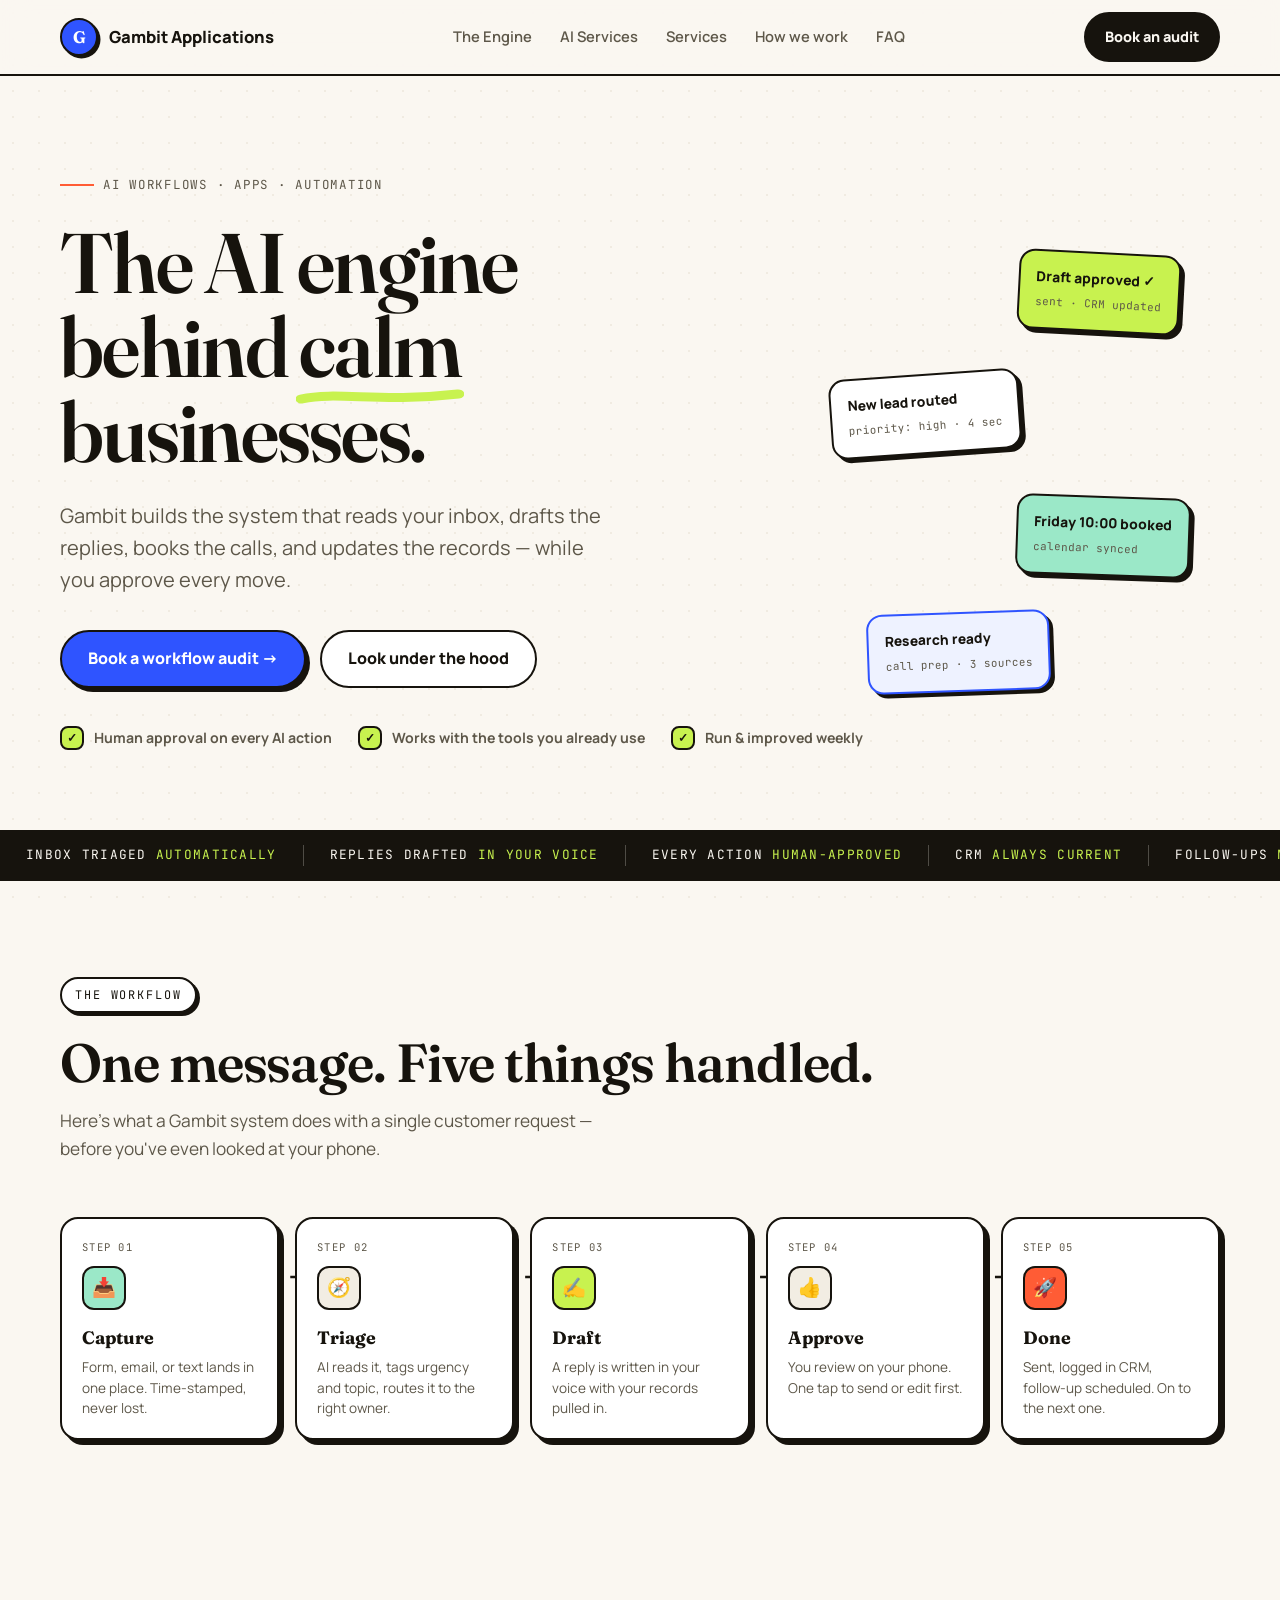
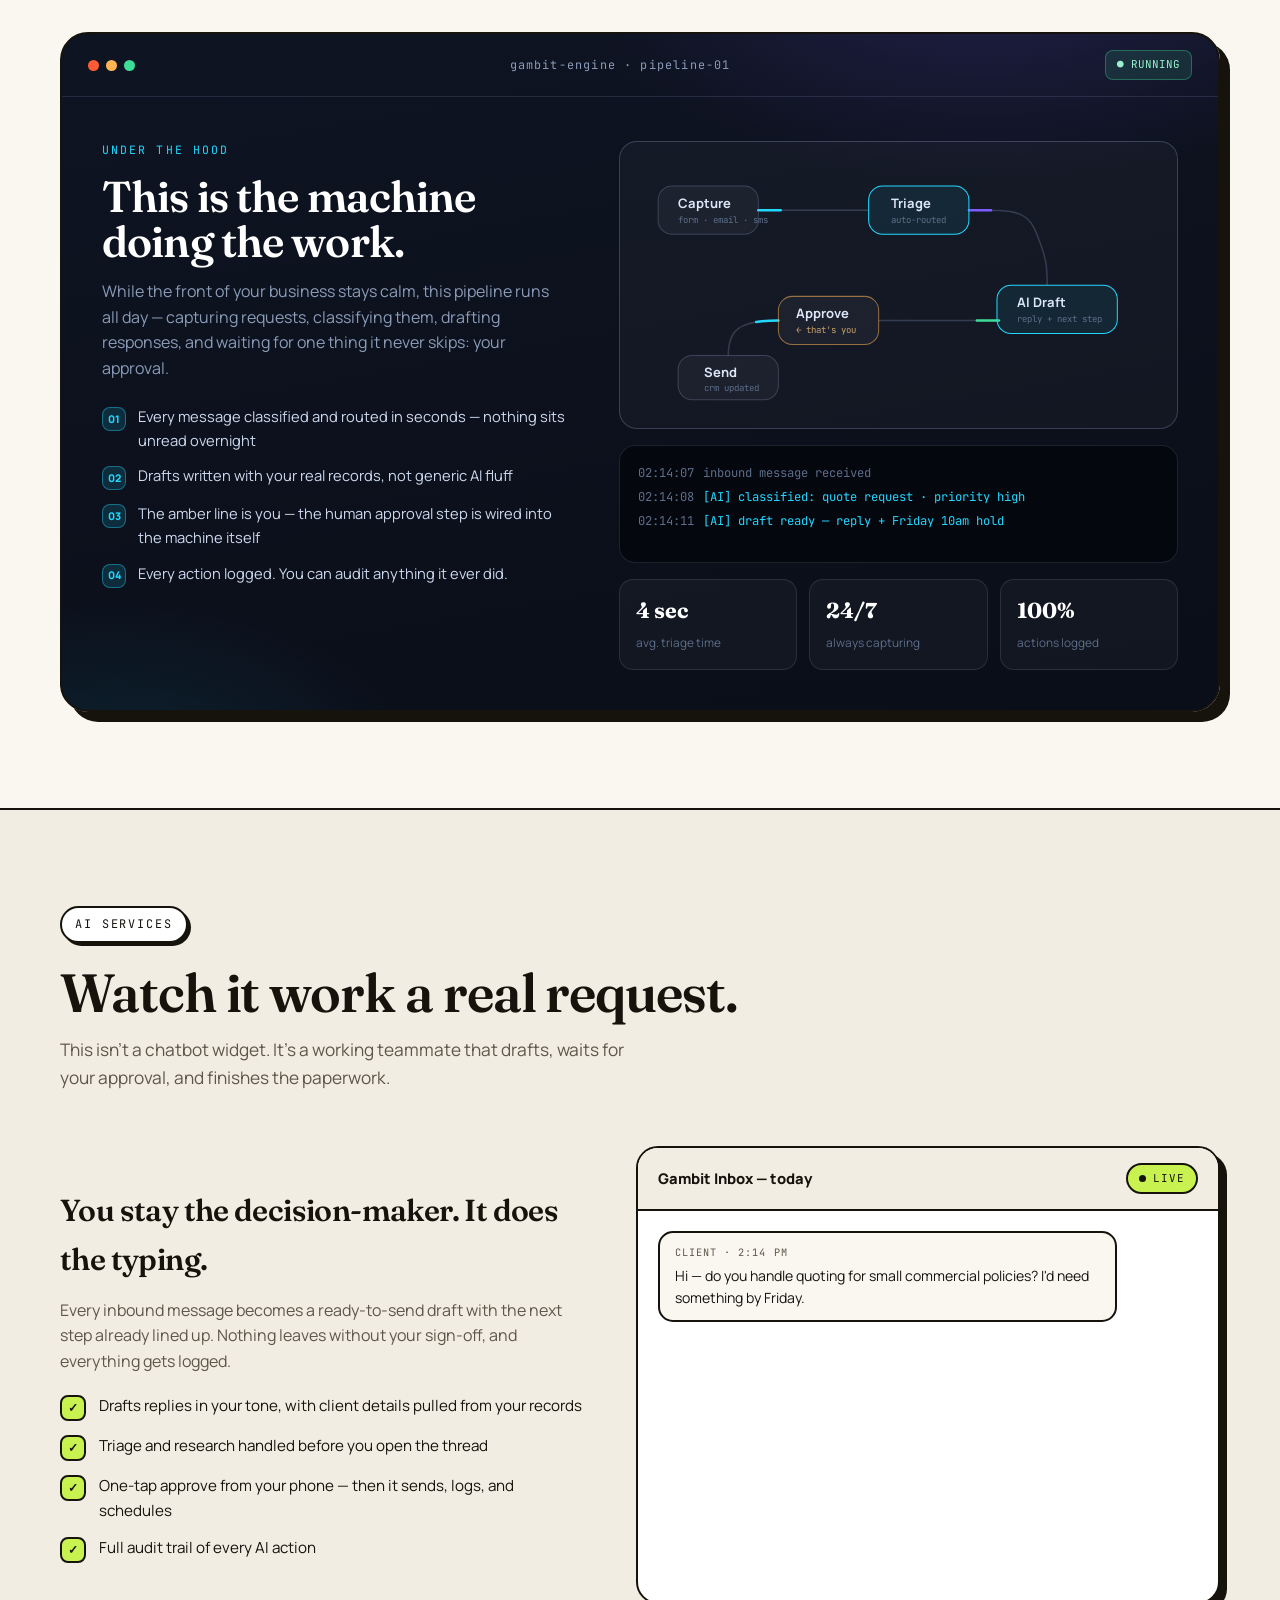
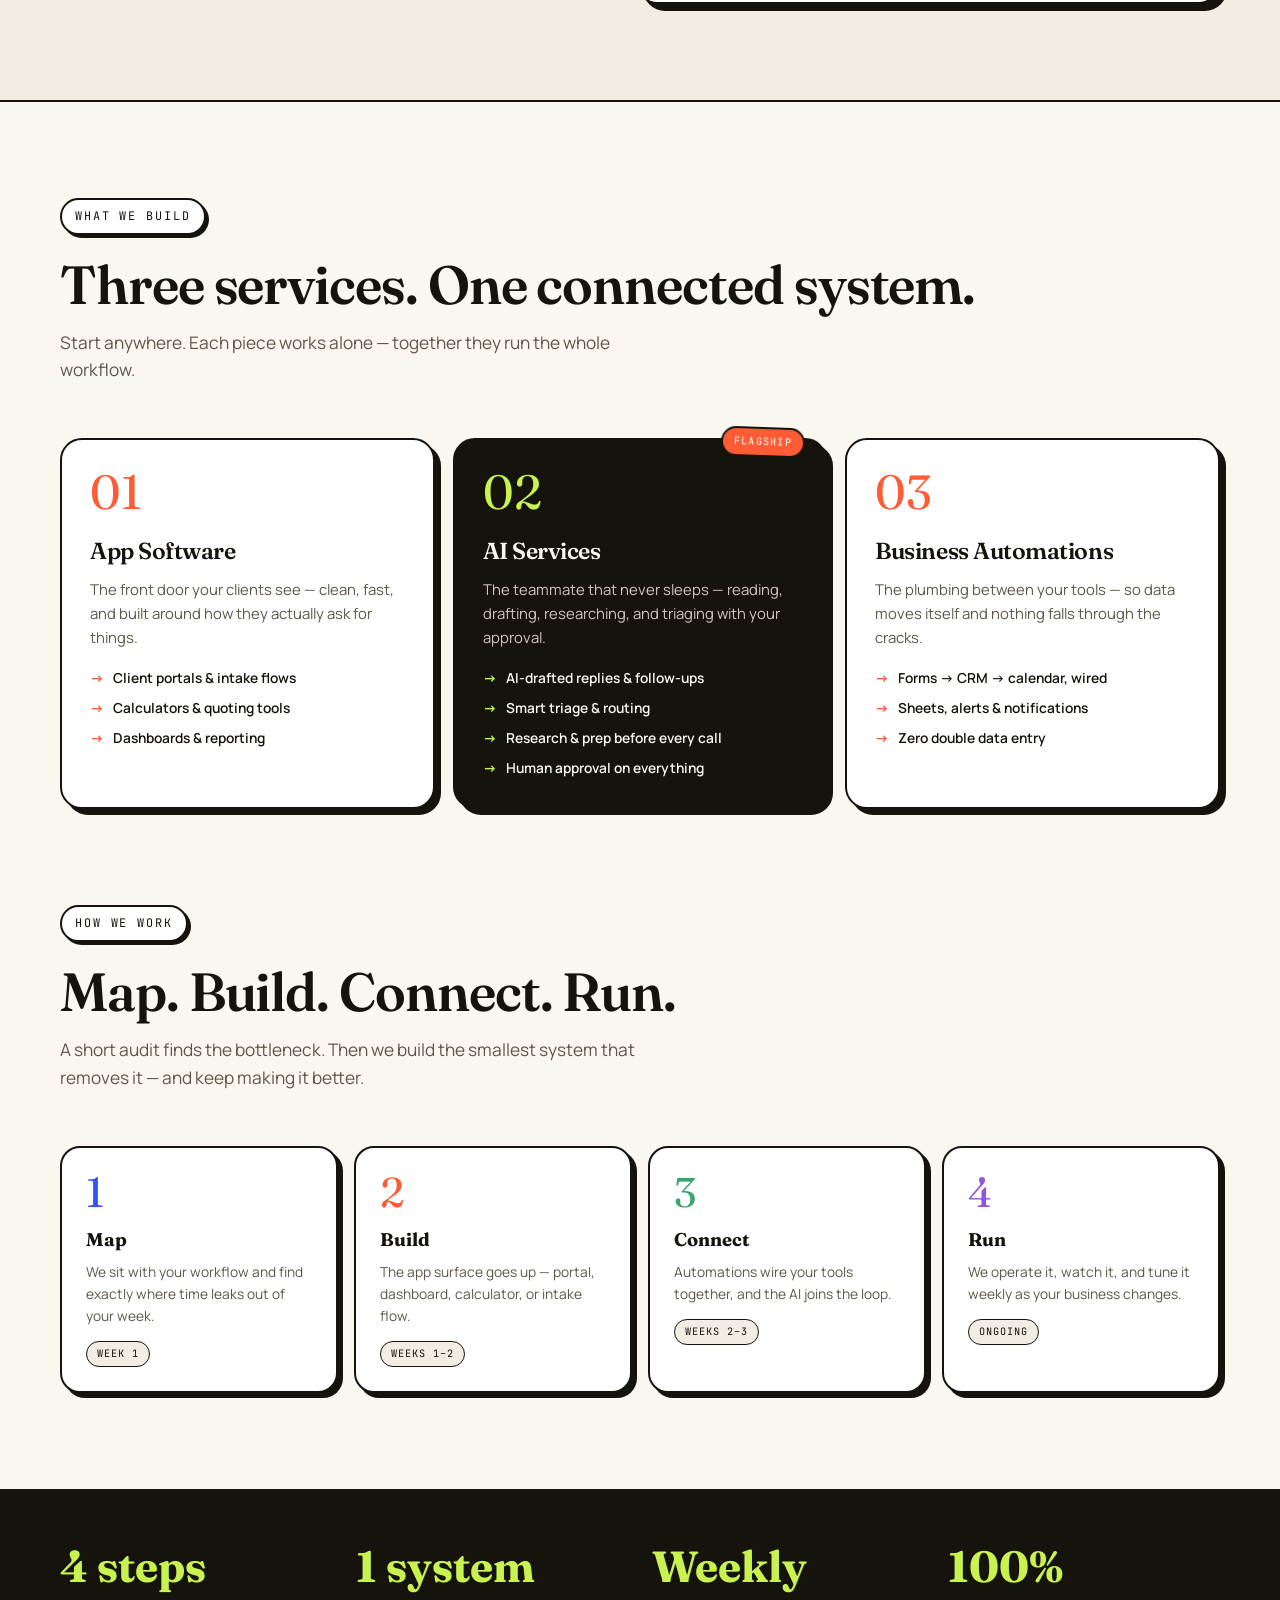
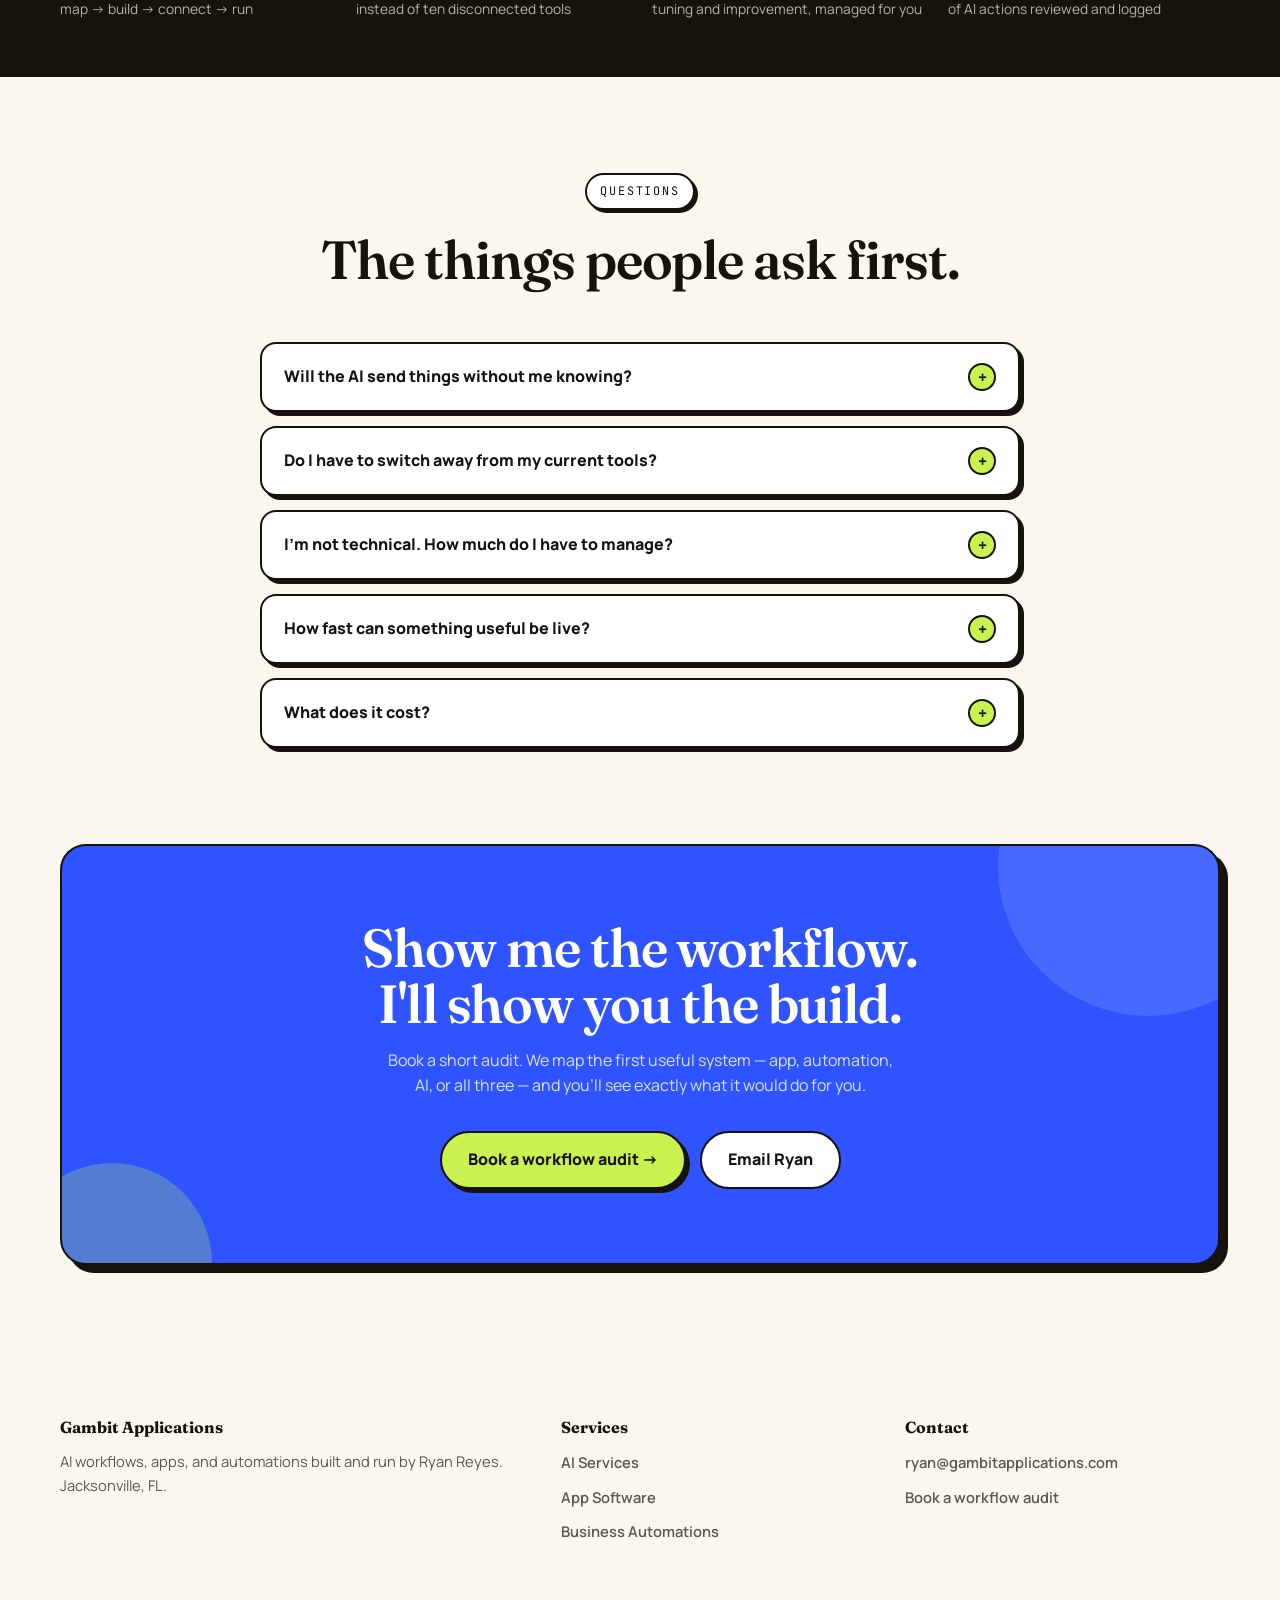
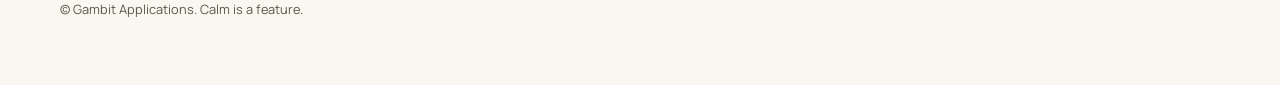
==== index.html @ ebec6687 "Update gambitapplications.com site" ====
<!DOCTYPE html>
<html lang="en">
<head>
<meta charset="UTF-8" />
<meta name="viewport" content="width=device-width, initial-scale=1.0" />
<title>Gambit Applications — The AI engine behind calm businesses</title>
<meta name="description" content="Gambit builds AI workflows, apps, and automations that read your inbox, draft the replies, and update the records — with your approval on every move." />
<meta property="og:title" content="Gambit Applications — The AI engine behind calm businesses" />
<meta property="og:description" content="AI workflows, apps, and automations with human approval built in. Jacksonville, FL." />
<meta property="og:url" content="https://gambitapplications.com" />
<meta property="og:image" content="https://gambitapplications.com/og-image.jpg" />
<link rel="preconnect" href="https://fonts.googleapis.com" />
<link rel="preconnect" href="https://fonts.gstatic.com" crossorigin />
<link href="https://fonts.googleapis.com/css2?family=Fraunces:opsz,wght@9..144,500;9..144,600;9..144,700&family=Manrope:wght@400;500;600;700;800&family=JetBrains+Mono:wght@400;500&display=swap" rel="stylesheet" />
<style>
:root{
  --paper:#faf7f1; --paper2:#f2ede3; --ink:#16130d; --ink2:#5d5749;
  --blue:#2f54ff; --orange:#ff5c35; --lime:#c8f24f; --mint:#9be8c8;
  --card:#ffffff; --line:#e4ddcf;
  /* engine room palette */
  --eng:#0a0e18; --eng2:#0e1422; --engline:rgba(150,170,210,.16); --engline2:rgba(150,170,210,.28);
  --engtext:#e9effc; --engmuted:#8b9cb8; --engdim:#5d6e8a;
  --cyan:#22d8ff; --violet:#7c5cff; --green:#3ddc97; --amber:#ffb454;
  --mono:'JetBrains Mono',ui-monospace,monospace;
}
*{box-sizing:border-box;margin:0;padding:0}
html{scroll-behavior:smooth;scroll-padding-top:96px}
body{font-family:Manrope,-apple-system,sans-serif;background:var(--paper);color:var(--ink);line-height:1.6;overflow-x:hidden;-webkit-font-smoothing:antialiased}
a{color:inherit}
.wrap{width:min(1160px,calc(100% - 44px));margin:0 auto}
h1,h2,h3,.serif{font-family:Fraunces,Georgia,serif;letter-spacing:-.02em;font-weight:600}
body:before{content:"";position:fixed;inset:0;z-index:-1;opacity:.45;pointer-events:none;background-image:radial-gradient(var(--line) 1px,transparent 1px);background-size:26px 26px}

/* scroll progress */
.progress{position:fixed;top:0;left:0;height:4px;width:0;z-index:60;background:linear-gradient(90deg,var(--blue),var(--orange))}

/* nav */
.nav{position:sticky;top:0;z-index:50;background:rgba(250,247,241,.9);backdrop-filter:blur(14px);border-bottom:2px solid var(--ink)}
.nav-inner{height:74px;display:flex;align-items:center;justify-content:space-between;gap:18px}
.brand{display:flex;align-items:center;gap:11px;text-decoration:none;font-weight:800;font-size:1.04rem}
.logo{width:38px;height:38px;border-radius:50%;display:grid;place-items:center;font-family:Fraunces;font-weight:700;background:var(--blue);color:#fff;border:2px solid var(--ink);box-shadow:2.5px 2.5px 0 var(--ink)}
.nav-links{display:flex;gap:2px}
.nav-links a{font-size:.92rem;font-weight:600;color:var(--ink2);text-decoration:none;padding:9px 13px;border-radius:999px;transition:.15s}
.nav-links a:hover{color:var(--ink);background:var(--paper2)}
.nav-cta{font-size:.9rem;font-weight:800;text-decoration:none;padding:11px 19px;border-radius:999px;background:var(--ink);color:var(--paper);border:2px solid var(--ink);transition:.15s}
.nav-cta:hover{background:var(--blue);border-color:var(--blue);transform:translate(-1px,-1px);box-shadow:3px 3px 0 var(--ink)}

/* hero */
.hero{padding:92px 0 80px;position:relative}
.hero-eyebrow{display:inline-flex;align-items:center;gap:9px;font-family:var(--mono);font-size:.78rem;letter-spacing:.14em;text-transform:uppercase;color:var(--ink2);margin-bottom:26px}
.hero-eyebrow:before{content:"";width:34px;height:2px;background:var(--orange)}
h1{font-size:clamp(2.9rem,6.6vw,5.6rem);line-height:1.0;margin-bottom:26px;max-width:13ch;text-wrap:balance}
h1 .hl{position:relative;white-space:nowrap}
h1 .hl em{font-style:normal;position:relative;z-index:1}
h1 .hl svg{position:absolute;left:-2%;bottom:-6px;width:104%;height:18px;z-index:0}
h1 .hl svg path{fill:none;stroke:var(--lime);stroke-width:9;stroke-linecap:round;stroke-dasharray:130;stroke-dashoffset:130;animation:draw 1s .6s forwards}
@keyframes draw{to{stroke-dashoffset:0}}
.sub{font-size:clamp(1.05rem,1.7vw,1.25rem);color:var(--ink2);max-width:560px;margin-bottom:34px}
.actions{display:flex;gap:14px;flex-wrap:wrap}
.btn{display:inline-flex;align-items:center;gap:9px;min-height:54px;padding:14px 26px;border-radius:999px;text-decoration:none;font-weight:800;font-size:1rem;border:2px solid var(--ink);transition:.15s}
.btn.primary{background:var(--blue);color:#fff;box-shadow:4px 4px 0 var(--ink)}
.btn.primary:hover{transform:translate(-2px,-2px);box-shadow:6px 6px 0 var(--ink)}
.btn.ghost{background:var(--card)}
.btn.ghost:hover{background:var(--lime)}
.hero-proof{display:flex;gap:26px;flex-wrap:wrap;margin-top:38px}
.hp{display:flex;align-items:center;gap:10px;font-size:.88rem;font-weight:700;color:var(--ink2)}
.hp .chk{width:24px;height:24px;border-radius:8px;border:2px solid var(--ink);background:var(--lime);display:grid;place-items:center;font-weight:900;font-size:.72rem;color:var(--ink)}
.stickers{position:absolute;right:0;top:84px;width:min(420px,38vw);pointer-events:none}
.sticker{position:absolute;border:2px solid var(--ink);border-radius:16px;background:var(--card);padding:14px 16px;box-shadow:4px 4px 0 var(--ink);animation:floaty 5.5s ease-in-out infinite}
.sticker b{display:block;font-size:.86rem;font-weight:800}
.sticker span{font-family:var(--mono);font-size:.68rem;color:var(--ink2)}
.st1{top:0;right:40px;transform:rotate(3deg);background:var(--lime)}
.st2{top:122px;right:200px;transform:rotate(-4deg);animation-delay:-1.8s}
.st3{top:244px;right:30px;transform:rotate(2deg);background:var(--mint);animation-delay:-3.4s}
.st4{top:360px;right:170px;transform:rotate(-2deg);background:#eef2ff;animation-delay:-2.6s;border-color:var(--blue)}
@keyframes floaty{50%{translate:0 -10px}}

/* ticker */
.ticker{border-top:2px solid var(--ink);border-bottom:2px solid var(--ink);background:var(--ink);color:var(--paper);padding:13px 0;overflow:hidden}
.tk-track{display:flex;width:max-content;animation:tk 26s linear infinite}
.tk-track span{font-family:var(--mono);font-size:.8rem;letter-spacing:.1em;text-transform:uppercase;white-space:nowrap;padding:0 26px;border-right:1px solid rgba(250,247,241,.25)}
.tk-track span em{font-style:normal;color:var(--lime)}
@keyframes tk{to{transform:translateX(-50%)}}

/* sections */
.section{padding:96px 0}
.kicker{display:inline-flex;font-family:var(--mono);font-size:.74rem;letter-spacing:.16em;text-transform:uppercase;padding:7px 13px;border:2px solid var(--ink);border-radius:999px;background:var(--card);box-shadow:3px 3px 0 var(--ink);margin-bottom:22px}
h2{font-size:clamp(2rem,4.2vw,3.4rem);line-height:1.04;margin-bottom:16px;text-wrap:balance}
.lede{color:var(--ink2);font-size:1.08rem;max-width:580px}

/* workflow track */
.track-wrap{margin-top:54px;position:relative}
.track-line{position:absolute;left:5%;right:5%;top:54px;z-index:0}
.track-line svg{width:100%;height:12px;display:block}
.track-line path{fill:none;stroke:var(--ink);stroke-width:2.5;stroke-dasharray:7 8;animation:dash 1.6s linear infinite}
@keyframes dash{to{stroke-dashoffset:-15}}
.track{position:relative;z-index:1;display:grid;grid-template-columns:repeat(5,1fr);gap:16px}
.tcard{border:2px solid var(--ink);border-radius:18px;background:var(--card);padding:20px;box-shadow:5px 5px 0 var(--ink);transition:.18s}
.tcard:hover{transform:translate(-2px,-2px);box-shadow:8px 8px 0 var(--ink)}
.tcard .ico{width:44px;height:44px;border-radius:12px;border:2px solid var(--ink);display:grid;place-items:center;font-size:1.2rem;margin-bottom:14px;background:var(--paper2)}
.tcard:nth-child(1) .ico{background:var(--mint)}
.tcard:nth-child(3) .ico{background:var(--lime)}
.tcard:nth-child(5) .ico{background:var(--orange);color:#fff}
.tcard b{display:block;font-family:Fraunces;font-size:1.12rem;margin-bottom:5px}
.tcard p{font-size:.85rem;color:var(--ink2);line-height:1.5}
.tcard .step{font-family:var(--mono);font-size:.66rem;letter-spacing:.12em;color:var(--ink2);display:block;margin-bottom:10px}

/* ============ ENGINE ROOM ============ */
.engine-sect{padding:96px 0}
.engine{border:2px solid var(--ink);border-radius:28px;background:linear-gradient(170deg,var(--eng2),var(--eng));color:var(--engtext);box-shadow:10px 10px 0 var(--ink);overflow:hidden;position:relative}
.engine:before{content:"";position:absolute;inset:0;pointer-events:none;background:
  radial-gradient(700px 360px at 80% -10%,rgba(124,92,255,.18),transparent 60%),
  radial-gradient(500px 300px at 5% 110%,rgba(34,216,255,.1),transparent 60%)}
.eng-bar{display:flex;align-items:center;justify-content:space-between;padding:16px 26px;border-bottom:1px solid var(--engline);position:relative}
.eng-dots{display:flex;gap:7px}
.eng-dots i{width:11px;height:11px;border-radius:50%;background:#2a3450}
.eng-dots i:nth-child(1){background:var(--orange)}
.eng-dots i:nth-child(2){background:var(--amber)}
.eng-dots i:nth-child(3){background:var(--green)}
.eng-title{font-family:var(--mono);font-size:.74rem;letter-spacing:.1em;color:var(--engmuted)}
.eng-badge{font-family:var(--mono);font-size:.68rem;padding:5px 11px;border-radius:8px;background:rgba(61,220,151,.12);border:1px solid rgba(61,220,151,.35);color:#9af0cd}
.eng-grid{display:grid;grid-template-columns:.92fr 1.08fr;gap:40px;padding:44px 40px 40px;position:relative}
.eng-copy .ek{font-family:var(--mono);font-size:.72rem;letter-spacing:.18em;text-transform:uppercase;color:var(--cyan);margin-bottom:16px;display:block}
.eng-copy h2{color:#fff;font-size:clamp(1.8rem,3.4vw,2.7rem);margin-bottom:14px}
.eng-copy p{color:var(--engmuted);font-size:1rem;max-width:46ch;margin-bottom:24px}
.eng-feats{display:grid;gap:12px}
.eng-feats li{list-style:none;display:flex;gap:12px;align-items:flex-start;font-size:.92rem;color:#cdd9ee}
.eng-feats .gem{flex:0 0 24px;width:24px;height:24px;border-radius:8px;display:grid;place-items:center;font-size:.66rem;font-weight:900;background:rgba(34,216,255,.14);border:1px solid rgba(34,216,255,.4);color:var(--cyan);margin-top:2px}
.eng-stage{display:grid;gap:16px}
.flowbox{border-radius:18px;border:1px solid var(--engline2);background:rgba(255,255,255,.03);padding:18px}
.flow-svg{width:100%;height:auto;display:block}
.fnode{fill:rgba(255,255,255,.04);stroke:var(--engline2)}
.fnode.lit{stroke:var(--cyan);fill:rgba(34,216,255,.08)}
.flabel{font-family:'Manrope';font-size:13px;font-weight:700;fill:#dbe6f7}
.fsub{font-family:var(--mono);font-size:9px;fill:var(--engdim)}
.fpath{fill:none;stroke:rgba(150,170,210,.25);stroke-width:1.5}
.fpulse{fill:none;stroke-width:2.5;stroke-linecap:round;stroke-dasharray:22 320;animation:travel 4.5s linear infinite}
.fpulse.c1{stroke:var(--cyan)}
.fpulse.c2{stroke:var(--violet);animation-delay:-1.5s}
.fpulse.c3{stroke:var(--green);animation-delay:-3s}
@keyframes travel{to{stroke-dashoffset:-342}}
.console{border-radius:16px;background:rgba(3,5,10,.7);border:1px solid var(--engline);padding:16px 18px;font-family:var(--mono);font-size:.76rem;line-height:1.95;min-height:118px}
.console .ln{display:flex;gap:9px;opacity:0;animation:lnin .3s forwards}
@keyframes lnin{to{opacity:1}}
.console .t{color:var(--engdim)}
.console .ok{color:var(--green)}
.console .ai{color:var(--cyan)}
.console .hu{color:var(--amber)}
.caret{display:inline-block;width:7px;height:13px;background:var(--cyan);vertical-align:-2px;animation:blink 1s steps(1) infinite}
@keyframes blink{50%{opacity:0}}
.eng-stats{display:grid;grid-template-columns:repeat(3,1fr);gap:12px}
.eng-stats div{border-radius:14px;padding:14px 16px;background:rgba(255,255,255,.035);border:1px solid var(--engline)}
.eng-stats b{display:block;font-family:Fraunces;font-size:1.35rem;color:#fff}
.eng-stats span{font-size:.74rem;color:var(--engdim)}

/* inbox showcase */
.showcase{display:grid;grid-template-columns:.95fr 1.05fr;gap:48px;align-items:center;margin-top:54px}
.inbox{border:2px solid var(--ink);border-radius:22px;background:var(--card);box-shadow:7px 7px 0 var(--ink);overflow:hidden}
.inbox-head{display:flex;align-items:center;justify-content:space-between;padding:15px 20px;border-bottom:2px solid var(--ink);background:var(--paper2)}
.inbox-head b{font-size:.92rem;font-weight:800}
.live{display:inline-flex;align-items:center;gap:7px;font-family:var(--mono);font-size:.68rem;letter-spacing:.1em;padding:5px 11px;border-radius:999px;background:var(--lime);border:2px solid var(--ink)}
.live i{width:7px;height:7px;border-radius:50%;background:var(--ink);animation:blinkdot 1.4s infinite}
@keyframes blinkdot{50%{opacity:.25}}
.inbox-body{padding:20px;display:grid;gap:13px;min-height:340px}
.imsg{max-width:85%;padding:12px 15px;border:2px solid var(--ink);border-radius:15px;font-size:.88rem;line-height:1.5;background:var(--paper);opacity:0;transform:translateY(10px);transition:.45s}
.imsg.show{opacity:1;transform:none}
.imsg .who{display:block;font-family:var(--mono);font-size:.64rem;letter-spacing:.1em;text-transform:uppercase;color:var(--ink2);margin-bottom:5px}
.imsg.ai{margin-left:auto;background:#eef2ff;border-color:var(--blue)}
.imsg.ai .who{color:var(--blue)}
.iactions{display:flex;gap:9px;justify-content:flex-end;opacity:0;transition:.45s}
.iactions.show{opacity:1}
.iactions button{font-family:Manrope;font-size:.8rem;font-weight:800;padding:9px 16px;border-radius:999px;border:2px solid var(--ink);background:var(--card);cursor:default}
.iactions .ok{background:var(--lime);box-shadow:2.5px 2.5px 0 var(--ink)}
.show-copy h3{font-size:1.9rem;margin-bottom:14px}
.show-copy>p{color:var(--ink2);margin-bottom:20px}
.checks{display:grid;gap:13px}
.checks li{list-style:none;display:flex;gap:13px;align-items:flex-start;font-size:.95rem}
.checks .chk{flex:0 0 26px;width:26px;height:26px;border-radius:8px;border:2px solid var(--ink);background:var(--lime);display:grid;place-items:center;font-weight:900;font-size:.78rem;margin-top:1px}

/* services columns */
.cols{display:grid;grid-template-columns:repeat(3,1fr);gap:18px;margin-top:54px}
.col{border:2px solid var(--ink);border-radius:22px;padding:28px;background:var(--card);box-shadow:6px 6px 0 var(--ink);transition:.18s;position:relative}
.col:hover{transform:translate(-2px,-3px);box-shadow:9px 10px 0 var(--ink)}
.col.feature{background:var(--ink);color:var(--paper)}
.col .num{font-family:Fraunces;font-size:3rem;line-height:1;display:block;margin-bottom:16px;color:var(--orange)}
.col.feature .num{color:var(--lime)}
.col h3{font-size:1.45rem;margin-bottom:9px}
.col p{font-size:.93rem;color:var(--ink2);margin-bottom:18px}
.col.feature p{color:#cfc9bd}
.col ul{list-style:none;display:grid;gap:8px}
.col li{font-size:.86rem;font-weight:600;display:flex;gap:9px;align-items:center}
.col li:before{content:"→";color:var(--orange);font-weight:900}
.col.feature li:before{color:var(--lime)}
.col .badge{position:absolute;top:-13px;right:20px;font-family:var(--mono);font-size:.64rem;letter-spacing:.12em;text-transform:uppercase;padding:5px 11px;border-radius:999px;background:var(--orange);color:#fff;border:2px solid var(--ink);transform:rotate(2deg)}

/* how we work */
.steps4{display:grid;grid-template-columns:repeat(4,1fr);gap:16px;margin-top:54px}
.s4{border:2px solid var(--ink);border-radius:20px;background:var(--card);padding:24px;box-shadow:5px 5px 0 var(--ink);position:relative;transition:.18s}
.s4:hover{transform:translate(-2px,-2px);box-shadow:8px 8px 0 var(--ink)}
.s4 .pn{font-family:Fraunces;font-size:2.6rem;line-height:1;color:var(--blue);display:block;margin-bottom:12px}
.s4:nth-child(2) .pn{color:var(--orange)}
.s4:nth-child(3) .pn{color:#3aa66f}
.s4:nth-child(4) .pn{color:#9356d9}
.s4 b{display:block;font-family:Fraunces;font-size:1.15rem;margin-bottom:6px}
.s4 p{font-size:.86rem;color:var(--ink2)}
.s4 .wk{display:inline-block;margin-top:14px;font-family:var(--mono);font-size:.64rem;letter-spacing:.1em;padding:4px 10px;border-radius:999px;border:1.5px solid var(--ink);background:var(--paper2)}

/* numbers band */
.band{background:var(--ink);color:var(--paper);border-top:2px solid var(--ink);border-bottom:2px solid var(--ink)}
.band .wrap{display:grid;grid-template-columns:repeat(4,1fr);gap:24px;padding:54px 0}
.bstat b{display:block;font-family:Fraunces;font-size:clamp(1.9rem,3.4vw,2.9rem);line-height:1;margin-bottom:7px;color:var(--lime)}
.bstat span{font-size:.86rem;color:#b9b2a3}

/* FAQ */
.faq{max-width:760px;margin:54px auto 0;display:grid;gap:14px}
.faq details{border:2px solid var(--ink);border-radius:16px;background:var(--card);box-shadow:4px 4px 0 var(--ink);overflow:hidden}
.faq summary{list-style:none;cursor:pointer;padding:19px 22px;font-weight:800;font-size:1rem;display:flex;justify-content:space-between;align-items:center;gap:14px}
.faq summary::-webkit-details-marker{display:none}
.faq summary .pm{flex:0 0 28px;width:28px;height:28px;border-radius:50%;border:2px solid var(--ink);background:var(--lime);display:grid;place-items:center;font-weight:900;transition:.2s}
.faq details[open] summary .pm{transform:rotate(45deg);background:var(--orange);color:#fff}
.faq .ans{padding:0 22px 20px;color:var(--ink2);font-size:.94rem;max-width:60ch}

/* CTA */
.cta-card{border:2px solid var(--ink);border-radius:26px;background:var(--blue);color:#fff;box-shadow:8px 8px 0 var(--ink);padding:74px 44px;text-align:center;position:relative;overflow:hidden}
.cta-card:before{content:"";position:absolute;width:300px;height:300px;border-radius:50%;background:rgba(255,255,255,.12);top:-130px;right:-80px}
.cta-card:after{content:"";position:absolute;width:200px;height:200px;border-radius:50%;background:rgba(200,242,79,.25);bottom:-100px;left:-50px}
.cta-card h2{color:#fff;position:relative}
.cta-card p{color:#dbe2ff;max-width:520px;margin:0 auto 32px;position:relative}
.cta-card .actions{justify-content:center;position:relative}
.cta-card .btn.primary{background:var(--lime);color:var(--ink)}
.cta-card .btn.ghost{background:#fff;color:var(--ink)}

footer{padding:54px 0 66px;color:var(--ink2)}
.foot{display:grid;grid-template-columns:1.5fr 1fr 1fr;gap:28px}
footer h4{font-family:Fraunces;color:var(--ink);margin-bottom:10px}
footer ul{list-style:none;display:grid;gap:9px}
footer a{text-decoration:none;font-size:.92rem;font-weight:600}
footer a:hover{color:var(--blue)}
.fineprint{margin-top:26px;font-size:.8rem}

.reveal{opacity:0;transform:translateY(24px);transition:.7s cubic-bezier(.2,.7,.3,1)}
.reveal.in{opacity:1;transform:none}

@media(max-width:980px){
  .stickers{display:none}
  .track{grid-template-columns:repeat(2,1fr)}
  .track-line{display:none}
  .showcase,.foot,.eng-grid{grid-template-columns:1fr}
  .cols,.steps4{grid-template-columns:1fr}
  .band .wrap{grid-template-columns:1fr 1fr;padding:44px 0}
  .nav-links{display:none}
  .eng-grid{padding:32px 24px 28px;gap:30px}
}
@media(max-width:600px){
  .hero{padding:60px 0 52px}
  .section,.engine-sect{padding:64px 0}
  .track{grid-template-columns:1fr}
  .btn{width:100%;justify-content:center}
  .cta-card{padding:54px 24px}
  .band .wrap{grid-template-columns:1fr 1fr;gap:18px}
  .eng-stats{grid-template-columns:1fr}
  .engine{box-shadow:6px 6px 0 var(--ink)}
}
@media(prefers-reduced-motion:reduce){*,*:before,*:after{animation:none!important;transition:none!important}.reveal,.imsg,.iactions{opacity:1;transform:none}h1 .hl svg path{stroke-dashoffset:0}}
</style>
</head>
<body>
<div class="progress" id="progress"></div>

<nav class="nav"><div class="wrap nav-inner">
  <a class="brand" href="#top"><span class="logo">G</span>Gambit Applications</a>
  <div class="nav-links">
    <a href="#engine">The Engine</a><a href="#ai">AI Services</a><a href="#services">Services</a><a href="#how">How we work</a><a href="#faq">FAQ</a>
  </div>
  <a class="nav-cta" href="https://app.gambitapplications.com/strategy-session">Book an audit</a>
</div></nav>

<header class="hero" id="top"><div class="wrap" style="position:relative">
  <div class="reveal in">
    <div class="hero-eyebrow">AI workflows · apps · automation</div>
    <h1>The AI engine behind <span class="hl"><em>calm</em><svg viewBox="0 0 120 18" preserveAspectRatio="none"><path d="M4 12 C 30 4, 60 16, 116 7"/></svg></span> businesses.</h1>
    <p class="sub">Gambit builds the system that reads your inbox, drafts the replies, books the calls, and updates the records — while you approve every move.</p>
    <div class="actions">
      <a class="btn primary" href="https://app.gambitapplications.com/strategy-session">Book a workflow audit →</a>
      <a class="btn ghost" href="#engine">Look under the hood</a>
    </div>
    <div class="hero-proof">
      <span class="hp"><span class="chk">✓</span>Human approval on every AI action</span>
      <span class="hp"><span class="chk">✓</span>Works with the tools you already use</span>
      <span class="hp"><span class="chk">✓</span>Run & improved weekly</span>
    </div>
  </div>
  <div class="stickers" aria-hidden="true">
    <div class="sticker st1"><b>Draft approved ✓</b><span>sent · CRM updated</span></div>
    <div class="sticker st2"><b>New lead routed</b><span>priority: high · 4 sec</span></div>
    <div class="sticker st3"><b>Friday 10:00 booked</b><span>calendar synced</span></div>
    <div class="sticker st4"><b>Research ready</b><span>call prep · 3 sources</span></div>
  </div>
</div></header>

<div class="ticker" aria-hidden="true"><div class="tk-track" id="tk">
  <span>Inbox triaged <em>automatically</em></span><span>Replies drafted <em>in your voice</em></span><span>Every action <em>human-approved</em></span><span>CRM <em>always current</em></span><span>Follow-ups <em>never forgotten</em></span>
</div></div>

<section class="section" id="workflow"><div class="wrap">
  <div class="reveal">
    <span class="kicker">The workflow</span>
    <h2>One message. Five things handled.</h2>
    <p class="lede">Here's what a Gambit system does with a single customer request — before you've even looked at your phone.</p>
  </div>
  <div class="track-wrap reveal">
    <div class="track-line"><svg viewBox="0 0 1000 12" preserveAspectRatio="none"><path d="M0 6 H1000"/></svg></div>
    <div class="track">
      <div class="tcard"><span class="step">STEP 01</span><div class="ico">📥</div><b>Capture</b><p>Form, email, or text lands in one place. Time-stamped, never lost.</p></div>
      <div class="tcard"><span class="step">STEP 02</span><div class="ico">🧭</div><b>Triage</b><p>AI reads it, tags urgency and topic, routes it to the right owner.</p></div>
      <div class="tcard"><span class="step">STEP 03</span><div class="ico">✍️</div><b>Draft</b><p>A reply is written in your voice with your records pulled in.</p></div>
      <div class="tcard"><span class="step">STEP 04</span><div class="ico">👍</div><b>Approve</b><p>You review on your phone. One tap to send or edit first.</p></div>
      <div class="tcard"><span class="step">STEP 05</span><div class="ico">🚀</div><b>Done</b><p>Sent, logged in CRM, follow-up scheduled. On to the next one.</p></div>
    </div>
  </div>
</div></section>

<!-- ============ ENGINE ROOM ============ -->
<section class="engine-sect" id="engine"><div class="wrap">
  <div class="engine reveal">
    <div class="eng-bar">
      <span class="eng-dots"><i></i><i></i><i></i></span>
      <span class="eng-title">gambit-engine · pipeline-01</span>
      <span class="eng-badge">● RUNNING</span>
    </div>
    <div class="eng-grid">
      <div class="eng-copy">
        <span class="ek">Under the hood</span>
        <h2 class="serif">This is the machine doing the work.</h2>
        <p>While the front of your business stays calm, this pipeline runs all day — capturing requests, classifying them, drafting responses, and waiting for one thing it never skips: your approval.</p>
        <ul class="eng-feats">
          <li><span class="gem">01</span>Every message classified and routed in seconds — nothing sits unread overnight</li>
          <li><span class="gem">02</span>Drafts written with your real records, not generic AI fluff</li>
          <li><span class="gem">03</span>The amber line is you — the human approval step is wired into the machine itself</li>
          <li><span class="gem">04</span>Every action logged. You can audit anything it ever did.</li>
        </ul>
      </div>
      <div class="eng-stage">
        <div class="flowbox">
          <svg class="flow-svg" viewBox="0 0 520 250" role="img" aria-label="Workflow: capture, triage, AI draft, approve, send">
            <path class="fpath" d="M120 50 C 170 50, 180 50, 230 50"/>
            <path class="fpulse c1" d="M120 50 C 170 50, 180 50, 230 50"/>
            <path class="fpath" d="M330 50 C 380 50, 390 50, 400 80 C 408 100, 408 110, 408 125"/>
            <path class="fpulse c2" d="M330 50 C 380 50, 390 50, 400 80 C 408 100, 408 110, 408 125"/>
            <path class="fpath" d="M360 160 C 300 160, 290 160, 240 160"/>
            <path class="fpulse c3" d="M360 160 C 300 160, 290 160, 240 160"/>
            <path class="fpath" d="M140 160 C 100 160, 90 170, 90 195"/>
            <path class="fpulse c1" d="M140 160 C 100 160, 90 170, 90 195"/>
            <g><rect class="fnode" x="20" y="26" width="100" height="48" rx="14"/><text class="flabel" x="40" y="48">Capture</text><text class="fsub" x="40" y="63">form · email · sms</text></g>
            <g><rect class="fnode lit" x="230" y="26" width="100" height="48" rx="14"/><text class="flabel" x="252" y="48">Triage</text><text class="fsub" x="252" y="63">auto-routed</text></g>
            <g><rect class="fnode lit" x="358" y="125" width="120" height="48" rx="14"/><text class="flabel" x="378" y="147">AI Draft</text><text class="fsub" x="378" y="162">reply + next step</text></g>
            <g><rect class="fnode" x="140" y="136" width="100" height="48" rx="14" style="stroke:rgba(255,180,84,.55)"/><text class="flabel" x="158" y="158">Approve</text><text class="fsub" x="158" y="173" style="fill:#c9a36a">← that's you</text></g>
            <g><rect class="fnode" x="40" y="195" width="100" height="44" rx="14"/><text class="flabel" x="66" y="216">Send</text><text class="fsub" x="66" y="230">crm updated</text></g>
          </svg>
        </div>
        <div class="console" id="console" aria-live="polite"></div>
        <div class="eng-stats">
          <div><b>4 sec</b><span>avg. triage time</span></div>
          <div><b>24/7</b><span>always capturing</span></div>
          <div><b>100%</b><span>actions logged</span></div>
        </div>
      </div>
    </div>
  </div>
</div></section>

<section class="section" id="ai" style="background:var(--paper2);border-top:2px solid var(--ink);border-bottom:2px solid var(--ink);"><div class="wrap">
  <div class="reveal">
    <span class="kicker">AI Services</span>
    <h2>Watch it work a real request.</h2>
    <p class="lede">This isn't a chatbot widget. It's a working teammate that drafts, waits for your approval, and finishes the paperwork.</p>
  </div>
  <div class="showcase">
    <div class="show-copy reveal">
      <h3 class="serif">You stay the decision-maker. It does the typing.</h3>
      <p>Every inbound message becomes a ready-to-send draft with the next step already lined up. Nothing leaves without your sign-off, and everything gets logged.</p>
      <ul class="checks">
        <li><span class="chk">✓</span>Drafts replies in your tone, with client details pulled from your records</li>
        <li><span class="chk">✓</span>Triage and research handled before you open the thread</li>
        <li><span class="chk">✓</span>One-tap approve from your phone — then it sends, logs, and schedules</li>
        <li><span class="chk">✓</span>Full audit trail of every AI action</li>
      </ul>
    </div>
    <div class="inbox reveal" id="inbox">
      <div class="inbox-head"><b>Gambit Inbox — today</b><span class="live"><i></i>LIVE</span></div>
      <div class="inbox-body">
        <div class="imsg"><span class="who">Client · 2:14 PM</span>Hi — do you handle quoting for small commercial policies? I'd need something by Friday.</div>
        <div class="imsg ai"><span class="who">Gambit AI · draft ready</span>Yes — we can have a quote scoped by Thursday. I've pre-filled the intake from your details. Want me to hold Friday 10 AM so we can review it together?</div>
        <div class="iactions"><button>Edit</button><button class="ok">✓ Approve & send</button></div>
        <div class="imsg" style="max-width:100%;background:var(--mint)"><span class="who">System · 2:15 PM</span>Sent ✓ · CRM updated · Friday 10:00 AM penciled in · follow-up reminder set</div>
      </div>
    </div>
  </div>
</div></section>

<section class="section" id="services"><div class="wrap">
  <div class="reveal">
    <span class="kicker">What we build</span>
    <h2>Three services. One connected system.</h2>
    <p class="lede">Start anywhere. Each piece works alone — together they run the whole workflow.</p>
  </div>
  <div class="cols">
    <article class="col reveal"><span class="num">01</span><h3>App Software</h3><p>The front door your clients see — clean, fast, and built around how they actually ask for things.</p>
      <ul><li>Client portals & intake flows</li><li>Calculators & quoting tools</li><li>Dashboards & reporting</li></ul>
    </article>
    <article class="col feature reveal"><span class="badge">Flagship</span><span class="num">02</span><h3>AI Services</h3><p>The teammate that never sleeps — reading, drafting, researching, and triaging with your approval.</p>
      <ul><li>AI-drafted replies & follow-ups</li><li>Smart triage & routing</li><li>Research & prep before every call</li><li>Human approval on everything</li></ul>
    </article>
    <article class="col reveal"><span class="num">03</span><h3>Business Automations</h3><p>The plumbing between your tools — so data moves itself and nothing falls through the cracks.</p>
      <ul><li>Forms → CRM → calendar, wired</li><li>Sheets, alerts & notifications</li><li>Zero double data entry</li></ul>
    </article>
  </div>
</div></section>

<section class="section" id="how" style="padding-top:0"><div class="wrap">
  <div class="reveal">
    <span class="kicker">How we work</span>
    <h2>Map. Build. Connect. Run.</h2>
    <p class="lede">A short audit finds the bottleneck. Then we build the smallest system that removes it — and keep making it better.</p>
  </div>
  <div class="steps4">
    <div class="s4 reveal"><span class="pn">1</span><b>Map</b><p>We sit with your workflow and find exactly where time leaks out of your week.</p><span class="wk">WEEK 1</span></div>
    <div class="s4 reveal"><span class="pn">2</span><b>Build</b><p>The app surface goes up — portal, dashboard, calculator, or intake flow.</p><span class="wk">WEEKS 1–2</span></div>
    <div class="s4 reveal"><span class="pn">3</span><b>Connect</b><p>Automations wire your tools together, and the AI joins the loop.</p><span class="wk">WEEKS 2–3</span></div>
    <div class="s4 reveal"><span class="pn">4</span><b>Run</b><p>We operate it, watch it, and tune it weekly as your business changes.</p><span class="wk">ONGOING</span></div>
  </div>
</div></section>

<div class="band"><div class="wrap">
  <div class="bstat reveal"><b>4 steps</b><span>map → build → connect → run</span></div>
  <div class="bstat reveal"><b>1 system</b><span>instead of ten disconnected tools</span></div>
  <div class="bstat reveal"><b>Weekly</b><span>tuning and improvement, managed for you</span></div>
  <div class="bstat reveal"><b>100%</b><span>of AI actions reviewed and logged</span></div>
</div></div>

<section class="section" id="faq"><div class="wrap">
  <div class="reveal" style="text-align:center">
    <span class="kicker">Questions</span>
    <h2>The things people ask first.</h2>
  </div>
  <div class="faq reveal">
    <details><summary>Will the AI send things without me knowing? <span class="pm">+</span></summary><div class="ans">No — that's the whole design. The AI drafts and prepares; nothing goes out until you approve it. Every action it takes is logged, so you can always see exactly what happened and when.</div></details>
    <details><summary>Do I have to switch away from my current tools? <span class="pm">+</span></summary><div class="ans">No. Gambit systems connect to what you already use — your email, calendar, CRM, forms, and spreadsheets. We build the connections between them rather than replacing them.</div></details>
    <details><summary>I'm not technical. How much do I have to manage? <span class="pm">+</span></summary><div class="ans">Almost nothing. Your job is approving drafts from your phone and telling us what's annoying you. We run the system, watch it, and improve it weekly — that's the managed part.</div></details>
    <details><summary>How fast can something useful be live? <span class="pm">+</span></summary><div class="ans">The first working piece — usually intake plus AI-drafted replies — typically lands within two to three weeks of the audit. We ship the smallest thing that saves you real time, then build from there.</div></details>
    <details><summary>What does it cost? <span class="pm">+</span></summary><div class="ans">It depends on the size of the system, which is exactly what the audit figures out. The audit itself is short, free, and ends with a concrete picture of what we'd build and what it would cost.</div></details>
  </div>
</div></section>

<section class="section" id="contact" style="padding-top:0"><div class="wrap">
  <div class="cta-card reveal">
    <h2>Show me the workflow.<br/>I'll show you the build.</h2>
    <p>Book a short audit. We map the first useful system — app, automation, AI, or all three — and you'll see exactly what it would do for you.</p>
    <div class="actions">
      <a class="btn primary" href="https://app.gambitapplications.com/strategy-session">Book a workflow audit →</a>
      <a class="btn ghost" href="mailto:ryan@gambitapplications.com">Email Ryan</a>
    </div>
  </div>
</div></section>

<footer><div class="wrap foot">
  <div><h4>Gambit Applications</h4><p style="font-size:.92rem">AI workflows, apps, and automations built and run by Ryan Reyes. Jacksonville, FL.</p></div>
  <div><h4>Services</h4><ul><li><a href="#ai">AI Services</a></li><li><a href="#services">App Software</a></li><li><a href="#services">Business Automations</a></li></ul></div>
  <div><h4>Contact</h4><ul><li><a href="mailto:ryan@gambitapplications.com">ryan@gambitapplications.com</a></li><li><a href="https://app.gambitapplications.com/strategy-session">Book a workflow audit</a></li></ul></div>
  <p class="fineprint">© Gambit Applications. Calm is a feature.</p>
</div></footer>

<script>
(()=>{
  // scroll reveals
  const io=new IntersectionObserver(es=>es.forEach(e=>{if(e.isIntersecting){e.target.classList.add('in');io.unobserve(e.target)}}),{threshold:.12});
  document.querySelectorAll('.reveal').forEach(el=>io.observe(el));

  // scroll progress bar
  const prog=document.getElementById('progress');
  addEventListener('scroll',()=>{
    const h=document.documentElement;
    prog.style.width=(h.scrollTop/(h.scrollHeight-h.clientHeight)*100)+'%';
  },{passive:true});

  // ticker seamless loop
  const tk=document.getElementById('tk');tk.innerHTML+=tk.innerHTML;

  // engine console typing loop
  const lines=[
    ['t','02:14:07',null,'inbound message received'],
    ['ai','02:14:08','AI','classified: quote request · priority high'],
    ['ai','02:14:11','AI','draft ready — reply + Friday 10am hold'],
    ['hu','02:14:52','RYAN','approved ✓'],
    ['ok','02:14:53',null,'sent · CRM updated · follow-up scheduled']
  ];
  const con=document.getElementById('console');
  let i=0;
  function tick(){
    if(i===0)con.innerHTML='';
    const[cls,t,who,txt]=lines[i];
    const div=document.createElement('div');div.className='ln';
    div.innerHTML='<span class="t">'+t+'</span><span class="'+cls+'">'+(who?'['+who+'] ':'')+txt+(i===lines.length-1?' <span class="caret"></span>':'')+'</span>';
    con.appendChild(div);
    i=(i+1)%lines.length;
    setTimeout(tick,i===0?3200:1100);
  }
  tick();

  // inbox replay when visible
  const inbox=document.getElementById('inbox');
  const parts=inbox.querySelectorAll('.imsg,.iactions');
  function play(){parts.forEach(p=>p.classList.remove('show'));parts.forEach((p,k)=>setTimeout(()=>p.classList.add('show'),500+k*1200))}
  const cio=new IntersectionObserver(es=>es.forEach(e=>{if(e.isIntersecting){play();setInterval(play,10000);cio.disconnect()}}),{threshold:.35});
  cio.observe(inbox);
})();
</script>
</body>
</html>
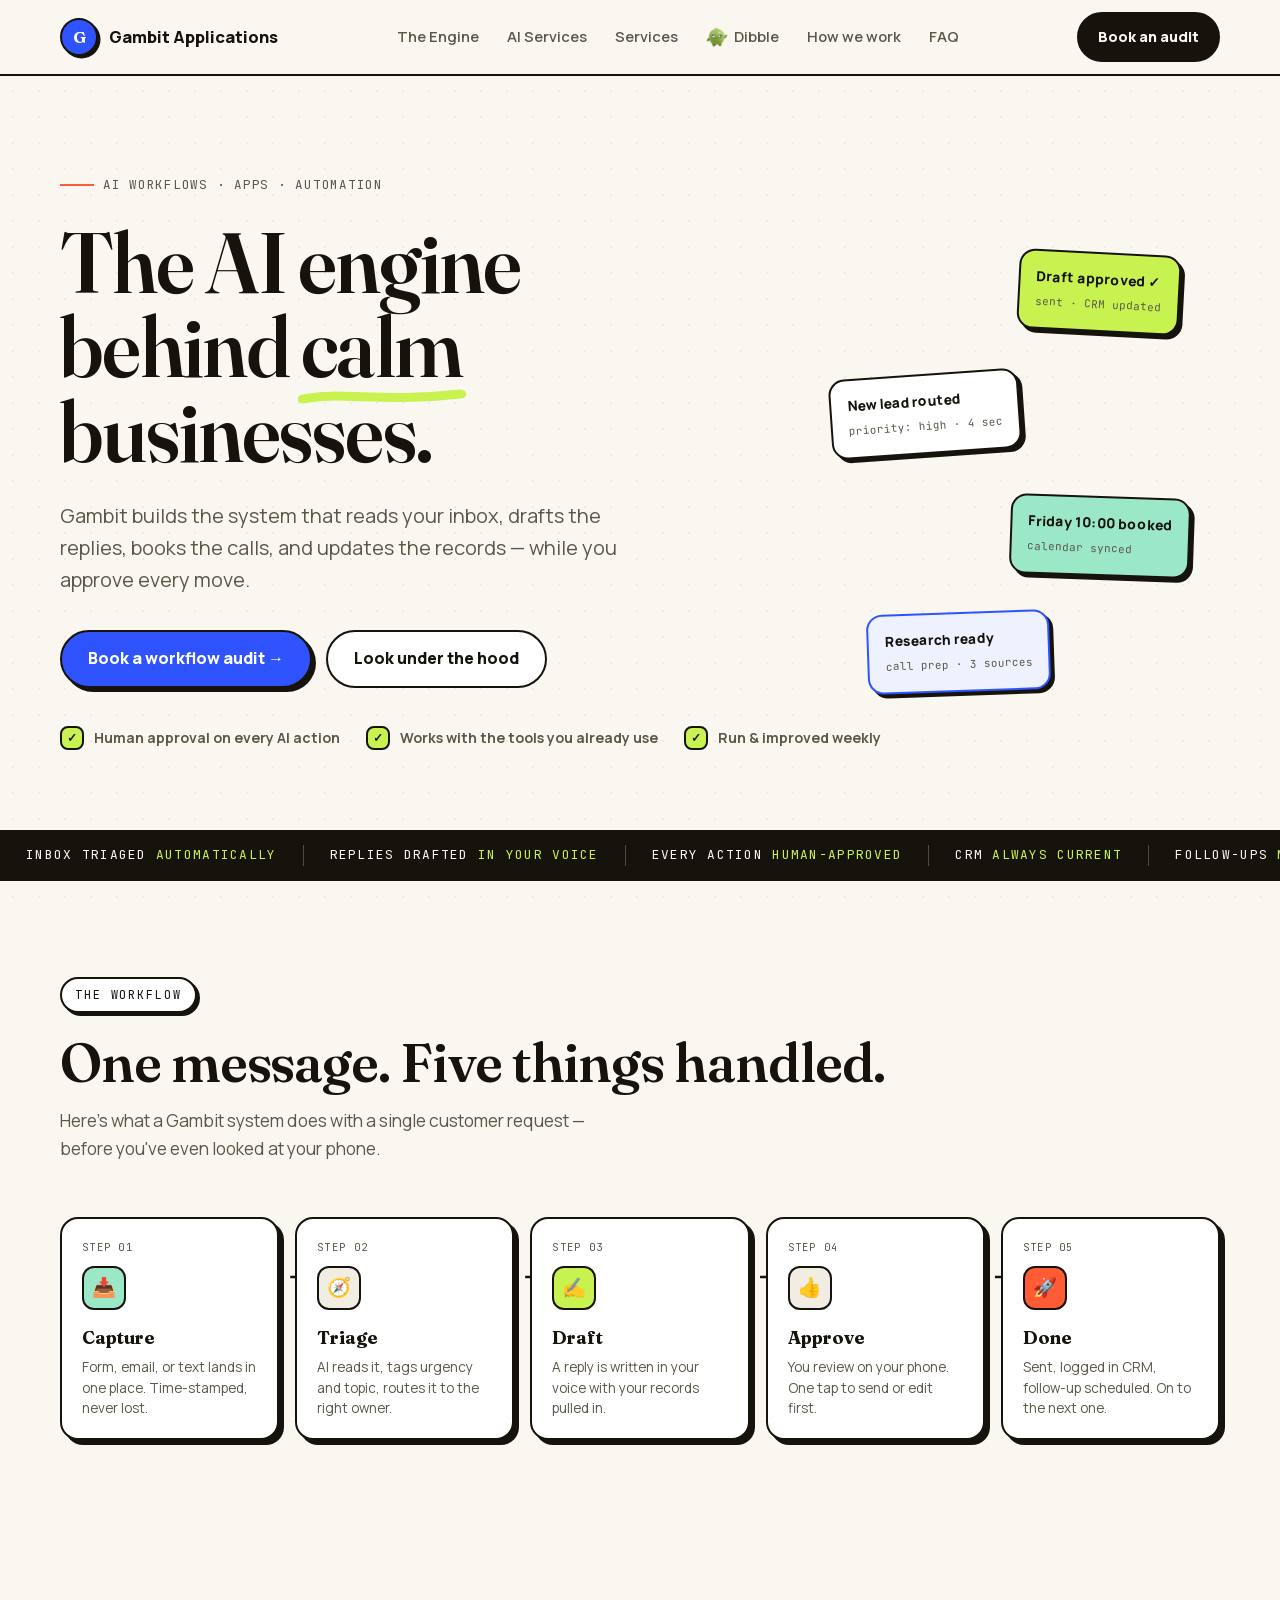
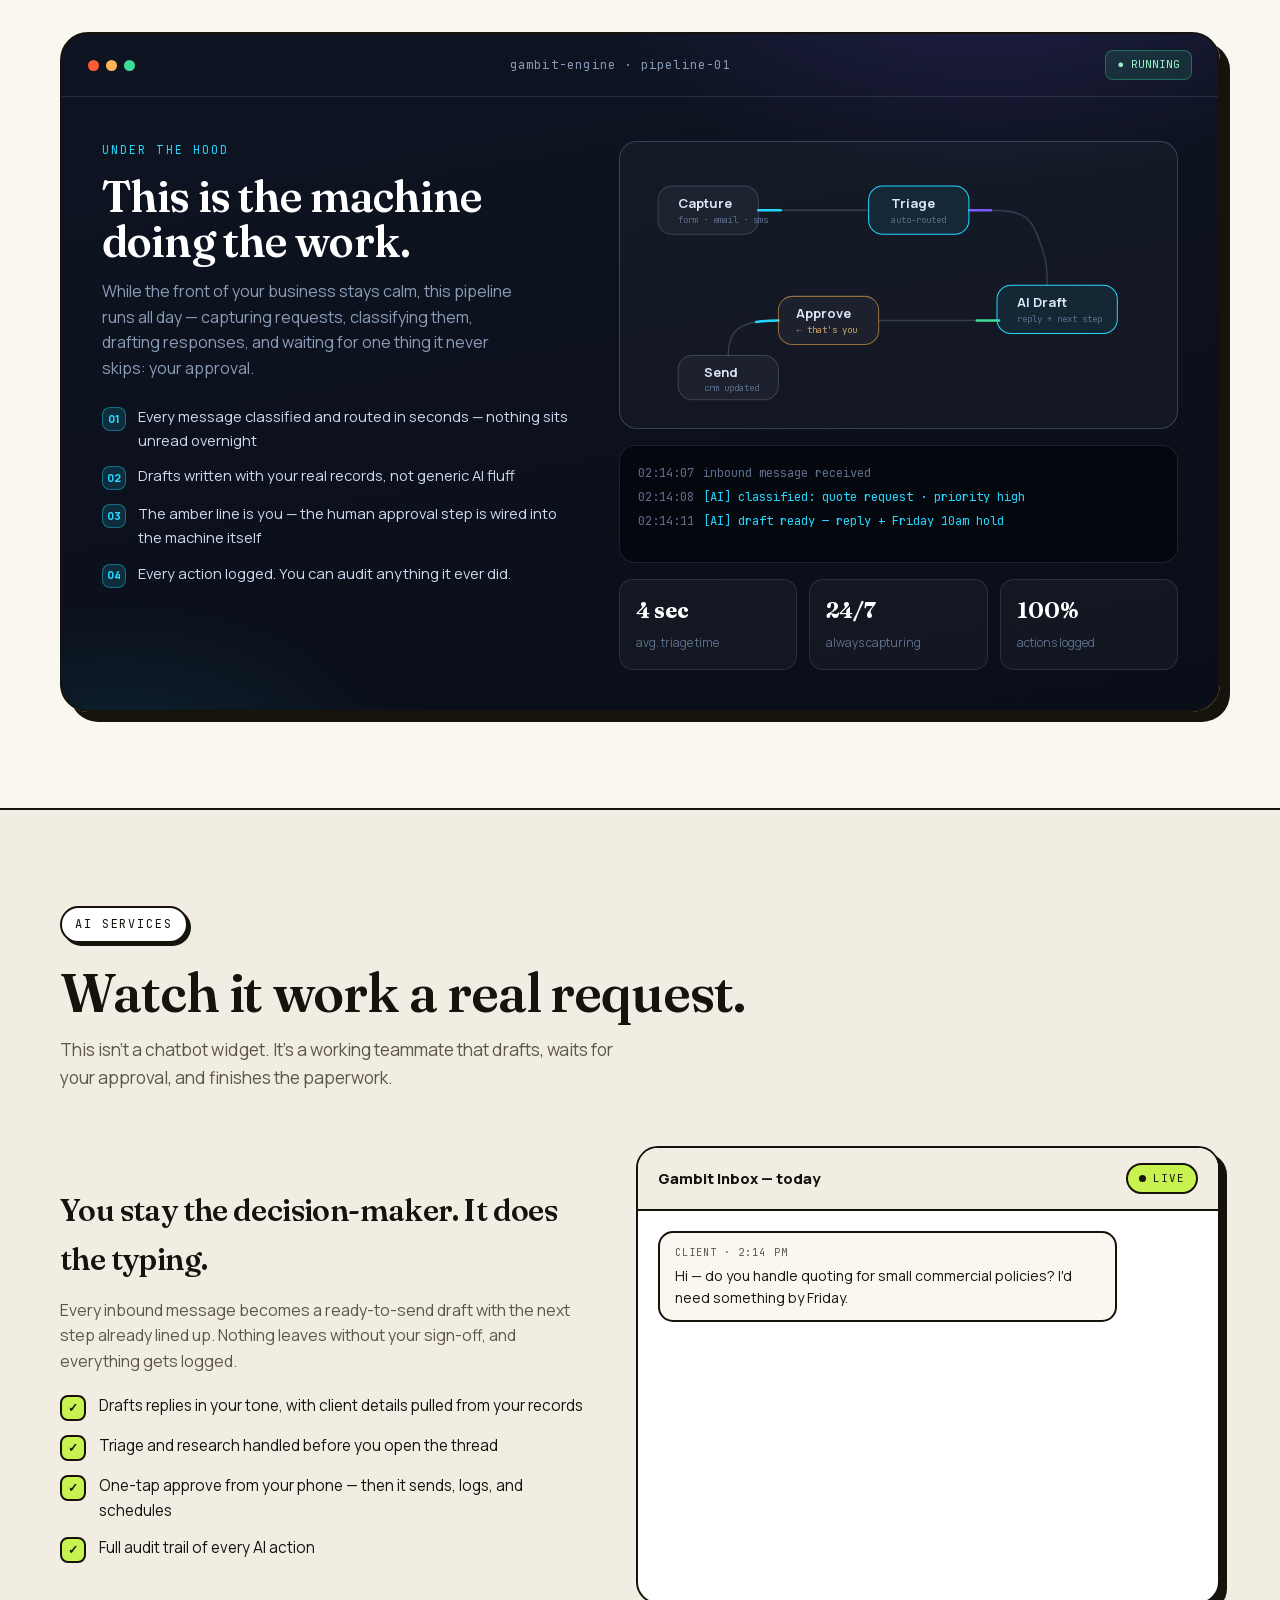
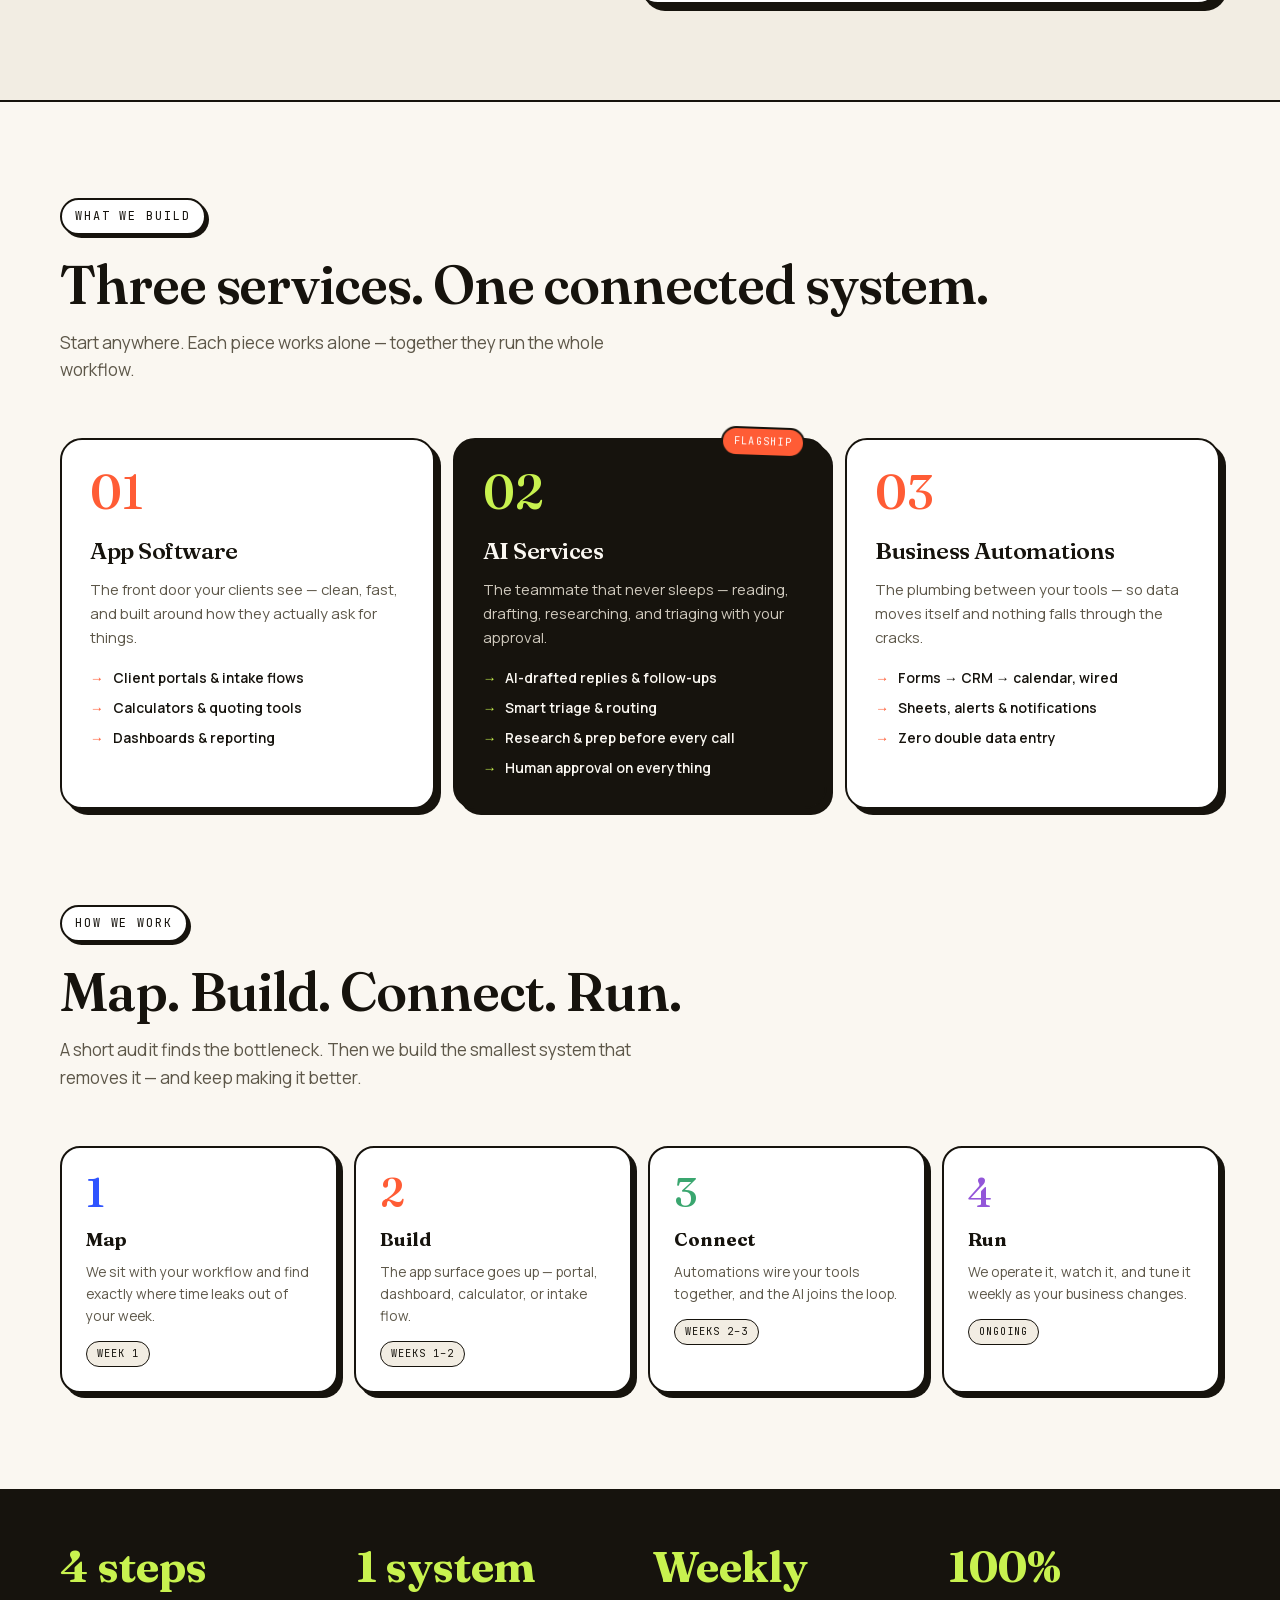
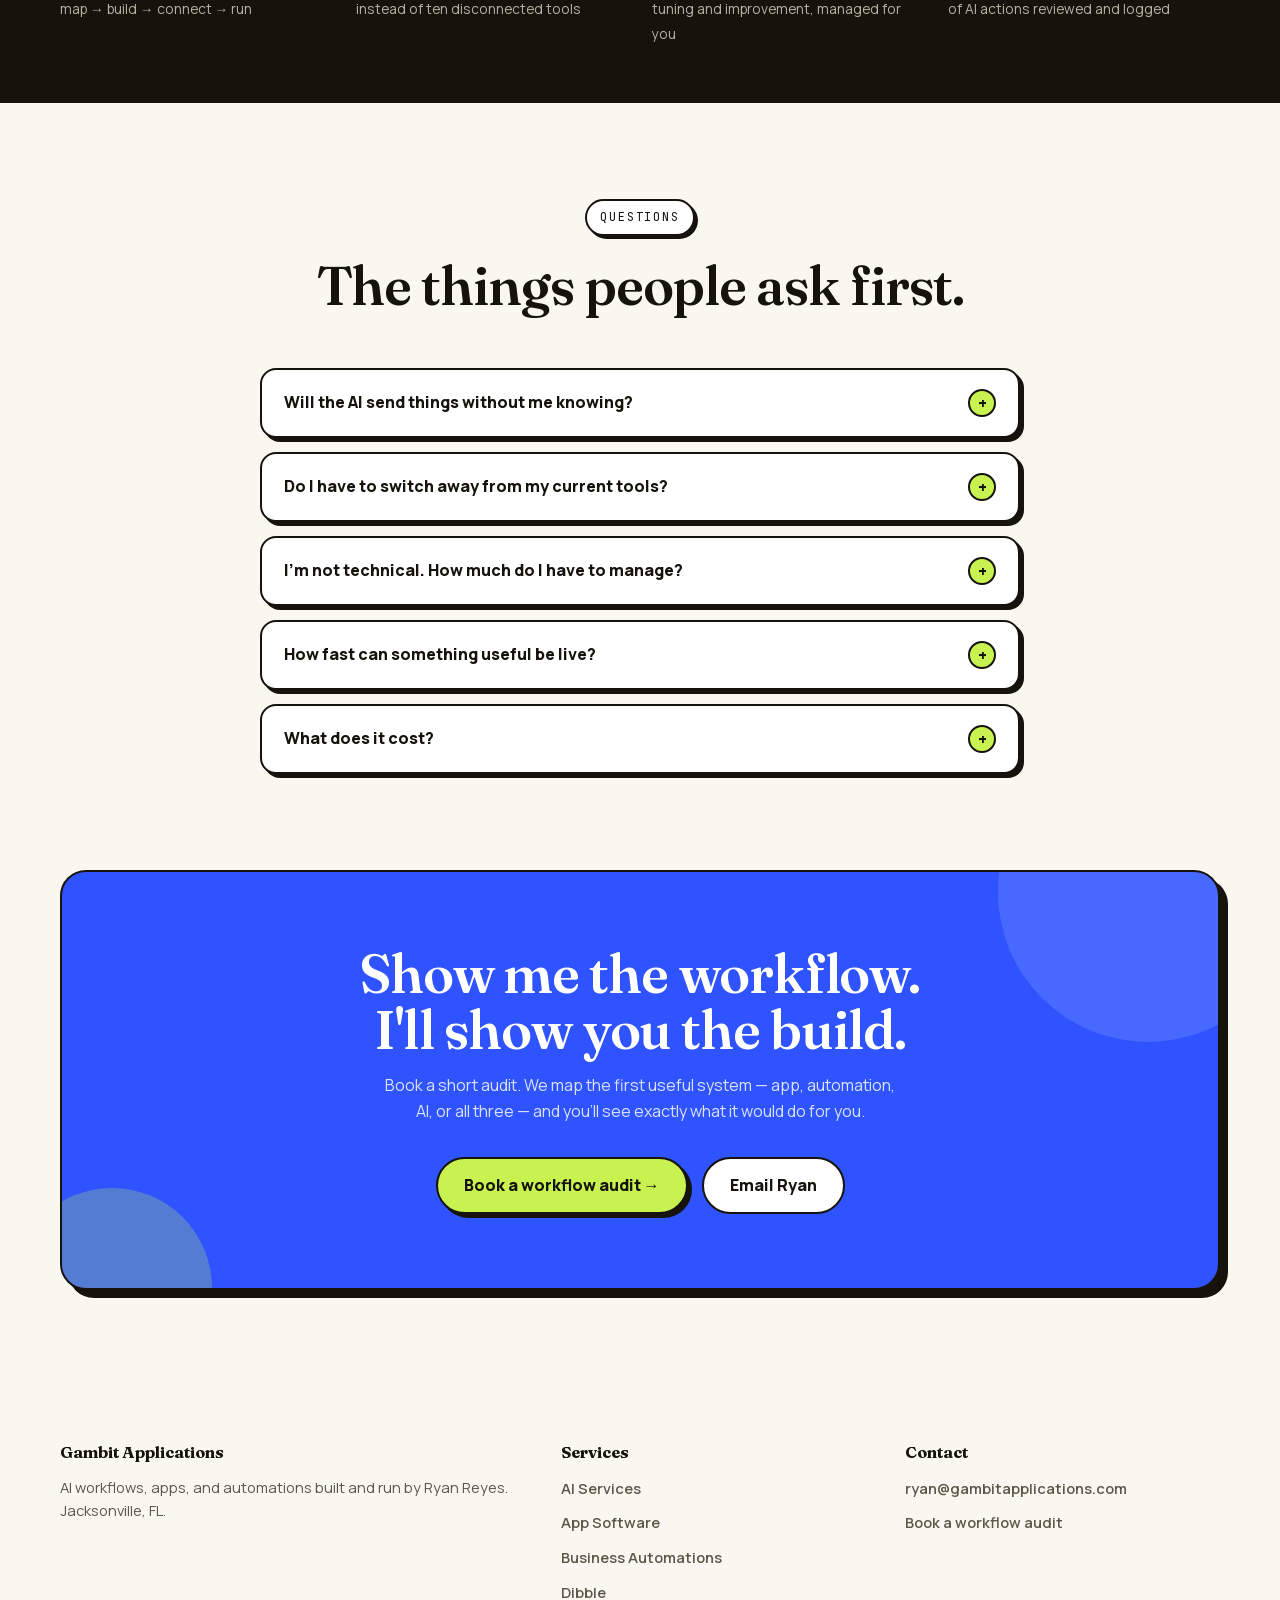
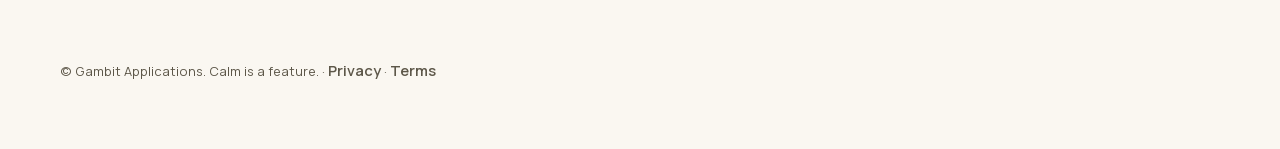
==== commit 691850c9: "Add privacy policy and terms; footer links" ====
--- a/index.html
+++ b/index.html
@@ -9,9 +9,7 @@
 <meta property="og:description" content="AI workflows, apps, and automations with human approval built in. Jacksonville, FL." />
 <meta property="og:url" content="https://gambitapplications.com" />
 <meta property="og:image" content="https://gambitapplications.com/og-image.jpg" />
-<link rel="preconnect" href="https://fonts.googleapis.com" />
-<link rel="preconnect" href="https://fonts.gstatic.com" crossorigin />
-<link href="https://fonts.googleapis.com/css2?family=Fraunces:opsz,wght@9..144,500;9..144,600;9..144,700&family=Manrope:wght@400;500;600;700;800&family=JetBrains+Mono:wght@400;500&display=swap" rel="stylesheet" />
+<link rel="stylesheet" href="/fonts/fonts.css?v=20261103" />
 <style>
 :root{
   --paper:#faf7f1; --paper2:#f2ede3; --ink:#16130d; --ink2:#5d5749;
@@ -40,7 +38,8 @@
 .brand{display:flex;align-items:center;gap:11px;text-decoration:none;font-weight:800;font-size:1.04rem}
 .logo{width:38px;height:38px;border-radius:50%;display:grid;place-items:center;font-family:Fraunces;font-weight:700;background:var(--blue);color:#fff;border:2px solid var(--ink);box-shadow:2.5px 2.5px 0 var(--ink)}
 .nav-links{display:flex;gap:2px}
-.nav-links a{font-size:.92rem;font-weight:600;color:var(--ink2);text-decoration:none;padding:9px 13px;border-radius:999px;transition:.15s}
+.nav-links a{font-size:.92rem;font-weight:600;color:var(--ink2);text-decoration:none;padding:9px 13px;border-radius:999px;transition:.15s;display:inline-flex;align-items:center;gap:6px}
+.nav-links a img{width:22px;height:22px;object-fit:contain}
 .nav-links a:hover{color:var(--ink);background:var(--paper2)}
 .nav-cta{font-size:.9rem;font-weight:800;text-decoration:none;padding:11px 19px;border-radius:999px;background:var(--ink);color:var(--paper);border:2px solid var(--ink);transition:.15s}
 .nav-cta:hover{background:var(--blue);border-color:var(--blue);transform:translate(-1px,-1px);box-shadow:3px 3px 0 var(--ink)}
@@ -270,7 +269,7 @@
 <nav class="nav"><div class="wrap nav-inner">
   <a class="brand" href="#top"><span class="logo">G</span>Gambit Applications</a>
   <div class="nav-links">
-    <a href="#engine">The Engine</a><a href="#ai">AI Services</a><a href="#services">Services</a><a href="#how">How we work</a><a href="#faq">FAQ</a>
+    <a href="#engine">The Engine</a><a href="#ai">AI Services</a><a href="#services">Services</a><a href="/dibble/"><img src="dibble/dibble.png" alt="">Dibble</a><a href="#how">How we work</a><a href="#faq">FAQ</a>
   </div>
   <a class="nav-cta" href="https://app.gambitapplications.com/strategy-session">Book an audit</a>
 </div></nav>
@@ -465,9 +464,9 @@
 
 <footer><div class="wrap foot">
   <div><h4>Gambit Applications</h4><p style="font-size:.92rem">AI workflows, apps, and automations built and run by Ryan Reyes. Jacksonville, FL.</p></div>
-  <div><h4>Services</h4><ul><li><a href="#ai">AI Services</a></li><li><a href="#services">App Software</a></li><li><a href="#services">Business Automations</a></li></ul></div>
+  <div><h4>Services</h4><ul><li><a href="#ai">AI Services</a></li><li><a href="#services">App Software</a></li><li><a href="#services">Business Automations</a></li><li><a href="/dibble/">Dibble</a></li></ul></div>
   <div><h4>Contact</h4><ul><li><a href="mailto:ryan@gambitapplications.com">ryan@gambitapplications.com</a></li><li><a href="https://app.gambitapplications.com/strategy-session">Book a workflow audit</a></li></ul></div>
-  <p class="fineprint">© Gambit Applications. Calm is a feature.</p>
+  <p class="fineprint">© Gambit Applications. Calm is a feature. · <a href="/privacy.html">Privacy</a> · <a href="/terms.html">Terms</a></p>
 </div></footer>
 
 <script>
--- a/fonts/fonts.css
+++ b/fonts/fonts.css
@@ -0,0 +1,180 @@
+/* latin-ext */
+@font-face {
+  font-family: 'Fraunces';
+  font-style: normal;
+  font-weight: 500;
+  font-display: swap;
+  src: url(/fonts/Fraunces-500-latin-ext.woff2) format('woff2');
+  unicode-range: U+0100-02BA, U+02BD-02C5, U+02C7-02CC, U+02CE-02D7, U+02DD-02FF, U+0304, U+0308, U+0329, U+1D00-1DBF, U+1E00-1E9F, U+1EF2-1EFF, U+2020, U+20A0-20AB, U+20AD-20C4, U+2113, U+2C60-2C7F, U+A720-A7FF;
+}
+/* latin */
+@font-face {
+  font-family: 'Fraunces';
+  font-style: normal;
+  font-weight: 500;
+  font-display: swap;
+  src: url(/fonts/Fraunces-500-latin.woff2) format('woff2');
+  unicode-range: U+0000-00FF, U+0131, U+0152-0153, U+02BB-02BC, U+02C6, U+02DA, U+02DC, U+0304, U+0308, U+0329, U+2000-206F, U+20AC, U+2122, U+2191, U+2193, U+2212, U+2215, U+FEFF, U+FFFD;
+}
+/* latin-ext */
+@font-face {
+  font-family: 'Fraunces';
+  font-style: normal;
+  font-weight: 600;
+  font-display: swap;
+  src: url(/fonts/Fraunces-600-latin-ext.woff2) format('woff2');
+  unicode-range: U+0100-02BA, U+02BD-02C5, U+02C7-02CC, U+02CE-02D7, U+02DD-02FF, U+0304, U+0308, U+0329, U+1D00-1DBF, U+1E00-1E9F, U+1EF2-1EFF, U+2020, U+20A0-20AB, U+20AD-20C4, U+2113, U+2C60-2C7F, U+A720-A7FF;
+}
+/* latin */
+@font-face {
+  font-family: 'Fraunces';
+  font-style: normal;
+  font-weight: 600;
+  font-display: swap;
+  src: url(/fonts/Fraunces-600-latin.woff2) format('woff2');
+  unicode-range: U+0000-00FF, U+0131, U+0152-0153, U+02BB-02BC, U+02C6, U+02DA, U+02DC, U+0304, U+0308, U+0329, U+2000-206F, U+20AC, U+2122, U+2191, U+2193, U+2212, U+2215, U+FEFF, U+FFFD;
+}
+/* latin-ext */
+@font-face {
+  font-family: 'Fraunces';
+  font-style: normal;
+  font-weight: 700;
+  font-display: swap;
+  src: url(/fonts/Fraunces-700-latin-ext.woff2) format('woff2');
+  unicode-range: U+0100-02BA, U+02BD-02C5, U+02C7-02CC, U+02CE-02D7, U+02DD-02FF, U+0304, U+0308, U+0329, U+1D00-1DBF, U+1E00-1E9F, U+1EF2-1EFF, U+2020, U+20A0-20AB, U+20AD-20C4, U+2113, U+2C60-2C7F, U+A720-A7FF;
+}
+/* latin */
+@font-face {
+  font-family: 'Fraunces';
+  font-style: normal;
+  font-weight: 700;
+  font-display: swap;
+  src: url(/fonts/Fraunces-700-latin.woff2) format('woff2');
+  unicode-range: U+0000-00FF, U+0131, U+0152-0153, U+02BB-02BC, U+02C6, U+02DA, U+02DC, U+0304, U+0308, U+0329, U+2000-206F, U+20AC, U+2122, U+2191, U+2193, U+2212, U+2215, U+FEFF, U+FFFD;
+}
+/* latin-ext */
+@font-face {
+  font-family: 'JetBrains Mono';
+  font-style: normal;
+  font-weight: 400;
+  font-display: swap;
+  src: url(/fonts/JetBrainsMono-400-latin-ext.woff2) format('woff2');
+  unicode-range: U+0100-02BA, U+02BD-02C5, U+02C7-02CC, U+02CE-02D7, U+02DD-02FF, U+0304, U+0308, U+0329, U+1D00-1DBF, U+1E00-1E9F, U+1EF2-1EFF, U+2020, U+20A0-20AB, U+20AD-20C4, U+2113, U+2C60-2C7F, U+A720-A7FF;
+}
+/* latin */
+@font-face {
+  font-family: 'JetBrains Mono';
+  font-style: normal;
+  font-weight: 400;
+  font-display: swap;
+  src: url(/fonts/JetBrainsMono-400-latin.woff2) format('woff2');
+  unicode-range: U+0000-00FF, U+0131, U+0152-0153, U+02BB-02BC, U+02C6, U+02DA, U+02DC, U+0304, U+0308, U+0329, U+2000-206F, U+20AC, U+2122, U+2191, U+2193, U+2212, U+2215, U+FEFF, U+FFFD;
+}
+/* latin-ext */
+@font-face {
+  font-family: 'JetBrains Mono';
+  font-style: normal;
+  font-weight: 500;
+  font-display: swap;
+  src: url(/fonts/JetBrainsMono-500-latin-ext.woff2) format('woff2');
+  unicode-range: U+0100-02BA, U+02BD-02C5, U+02C7-02CC, U+02CE-02D7, U+02DD-02FF, U+0304, U+0308, U+0329, U+1D00-1DBF, U+1E00-1E9F, U+1EF2-1EFF, U+2020, U+20A0-20AB, U+20AD-20C4, U+2113, U+2C60-2C7F, U+A720-A7FF;
+}
+/* latin */
+@font-face {
+  font-family: 'JetBrains Mono';
+  font-style: normal;
+  font-weight: 500;
+  font-display: swap;
+  src: url(/fonts/JetBrainsMono-500-latin.woff2) format('woff2');
+  unicode-range: U+0000-00FF, U+0131, U+0152-0153, U+02BB-02BC, U+02C6, U+02DA, U+02DC, U+0304, U+0308, U+0329, U+2000-206F, U+20AC, U+2122, U+2191, U+2193, U+2212, U+2215, U+FEFF, U+FFFD;
+}
+/* latin-ext */
+@font-face {
+  font-family: 'Manrope';
+  font-style: normal;
+  font-weight: 400;
+  font-display: swap;
+  src: url(/fonts/Manrope-400-latin-ext.woff2) format('woff2');
+  unicode-range: U+0100-02BA, U+02BD-02C5, U+02C7-02CC, U+02CE-02D7, U+02DD-02FF, U+0304, U+0308, U+0329, U+1D00-1DBF, U+1E00-1E9F, U+1EF2-1EFF, U+2020, U+20A0-20AB, U+20AD-20C4, U+2113, U+2C60-2C7F, U+A720-A7FF;
+}
+/* latin */
+@font-face {
+  font-family: 'Manrope';
+  font-style: normal;
+  font-weight: 400;
+  font-display: swap;
+  src: url(/fonts/Manrope-400-latin.woff2) format('woff2');
+  unicode-range: U+0000-00FF, U+0131, U+0152-0153, U+02BB-02BC, U+02C6, U+02DA, U+02DC, U+0304, U+0308, U+0329, U+2000-206F, U+20AC, U+2122, U+2191, U+2193, U+2212, U+2215, U+FEFF, U+FFFD;
+}
+/* latin-ext */
+@font-face {
+  font-family: 'Manrope';
+  font-style: normal;
+  font-weight: 500;
+  font-display: swap;
+  src: url(/fonts/Manrope-500-latin-ext.woff2) format('woff2');
+  unicode-range: U+0100-02BA, U+02BD-02C5, U+02C7-02CC, U+02CE-02D7, U+02DD-02FF, U+0304, U+0308, U+0329, U+1D00-1DBF, U+1E00-1E9F, U+1EF2-1EFF, U+2020, U+20A0-20AB, U+20AD-20C4, U+2113, U+2C60-2C7F, U+A720-A7FF;
+}
+/* latin */
+@font-face {
+  font-family: 'Manrope';
+  font-style: normal;
+  font-weight: 500;
+  font-display: swap;
+  src: url(/fonts/Manrope-500-latin.woff2) format('woff2');
+  unicode-range: U+0000-00FF, U+0131, U+0152-0153, U+02BB-02BC, U+02C6, U+02DA, U+02DC, U+0304, U+0308, U+0329, U+2000-206F, U+20AC, U+2122, U+2191, U+2193, U+2212, U+2215, U+FEFF, U+FFFD;
+}
+/* latin-ext */
+@font-face {
+  font-family: 'Manrope';
+  font-style: normal;
+  font-weight: 600;
+  font-display: swap;
+  src: url(/fonts/Manrope-600-latin-ext.woff2) format('woff2');
+  unicode-range: U+0100-02BA, U+02BD-02C5, U+02C7-02CC, U+02CE-02D7, U+02DD-02FF, U+0304, U+0308, U+0329, U+1D00-1DBF, U+1E00-1E9F, U+1EF2-1EFF, U+2020, U+20A0-20AB, U+20AD-20C4, U+2113, U+2C60-2C7F, U+A720-A7FF;
+}
+/* latin */
+@font-face {
+  font-family: 'Manrope';
+  font-style: normal;
+  font-weight: 600;
+  font-display: swap;
+  src: url(/fonts/Manrope-600-latin.woff2) format('woff2');
+  unicode-range: U+0000-00FF, U+0131, U+0152-0153, U+02BB-02BC, U+02C6, U+02DA, U+02DC, U+0304, U+0308, U+0329, U+2000-206F, U+20AC, U+2122, U+2191, U+2193, U+2212, U+2215, U+FEFF, U+FFFD;
+}
+/* latin-ext */
+@font-face {
+  font-family: 'Manrope';
+  font-style: normal;
+  font-weight: 700;
+  font-display: swap;
+  src: url(/fonts/Manrope-700-latin-ext.woff2) format('woff2');
+  unicode-range: U+0100-02BA, U+02BD-02C5, U+02C7-02CC, U+02CE-02D7, U+02DD-02FF, U+0304, U+0308, U+0329, U+1D00-1DBF, U+1E00-1E9F, U+1EF2-1EFF, U+2020, U+20A0-20AB, U+20AD-20C4, U+2113, U+2C60-2C7F, U+A720-A7FF;
+}
+/* latin */
+@font-face {
+  font-family: 'Manrope';
+  font-style: normal;
+  font-weight: 700;
+  font-display: swap;
+  src: url(/fonts/Manrope-700-latin.woff2) format('woff2');
+  unicode-range: U+0000-00FF, U+0131, U+0152-0153, U+02BB-02BC, U+02C6, U+02DA, U+02DC, U+0304, U+0308, U+0329, U+2000-206F, U+20AC, U+2122, U+2191, U+2193, U+2212, U+2215, U+FEFF, U+FFFD;
+}
+/* latin-ext */
+@font-face {
+  font-family: 'Manrope';
+  font-style: normal;
+  font-weight: 800;
+  font-display: swap;
+  src: url(/fonts/Manrope-800-latin-ext.woff2) format('woff2');
+  unicode-range: U+0100-02BA, U+02BD-02C5, U+02C7-02CC, U+02CE-02D7, U+02DD-02FF, U+0304, U+0308, U+0329, U+1D00-1DBF, U+1E00-1E9F, U+1EF2-1EFF, U+2020, U+20A0-20AB, U+20AD-20C4, U+2113, U+2C60-2C7F, U+A720-A7FF;
+}
+/* latin */
+@font-face {
+  font-family: 'Manrope';
+  font-style: normal;
+  font-weight: 800;
+  font-display: swap;
+  src: url(/fonts/Manrope-800-latin.woff2) format('woff2');
+  unicode-range: U+0000-00FF, U+0131, U+0152-0153, U+02BB-02BC, U+02C6, U+02DA, U+02DC, U+0304, U+0308, U+0329, U+2000-206F, U+20AC, U+2122, U+2191, U+2193, U+2212, U+2215, U+FEFF, U+FFFD;
+}
